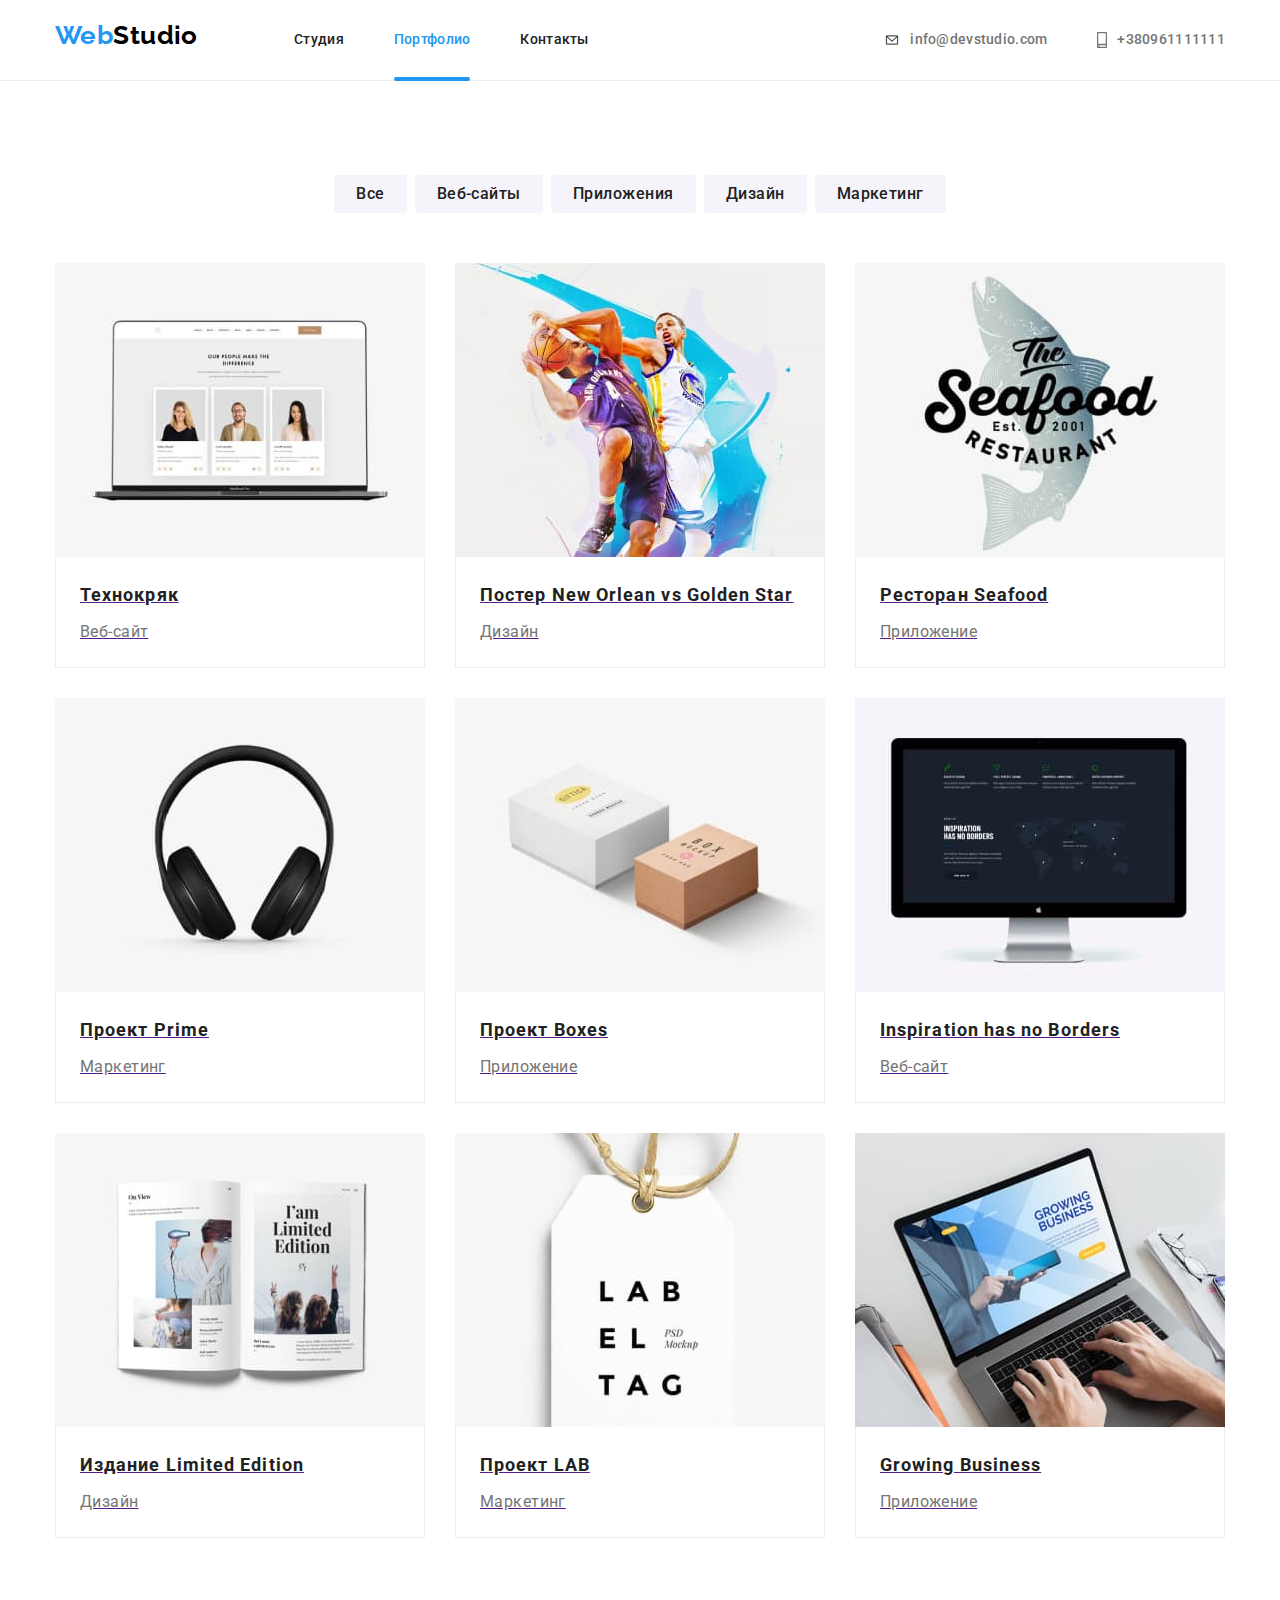
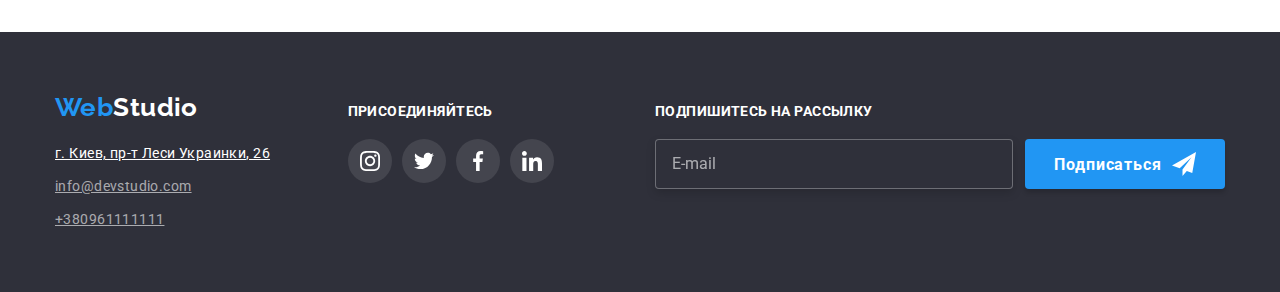
==== portfolio.html @ 74490b92 "доделать header" ====
<!DOCTYPE html>
<html lang="ru">
  <head>
    <meta charset="UTF-8" />
    <meta http-equiv="X-UA-Compatible" content="IE=edge" />
    <meta name="viewport" content="width=device-width, initial-scale=1.0" />
    <title>Portfolio</title>

    <link rel="preconnect" href="https://fonts.gstatic.com" />
    <link
      href="https://fonts.googleapis.com/css2?family=Raleway:wght@700&family=Roboto:wght@400;500;700;900&display=swap"
      rel="stylesheet"
    />
    <link
      rel="stylesheet"
      href="https://cdnjs.cloudflare.com/ajax/libs/modern-normalize/1.0.0/modern-normalize.min.css"
    />
    <link rel="stylesheet" href="./css/styles.css" />
  </head>
  <body>
    <header class="page-header">
      <div class="conteiner">
        <nav class="nav">
          <a class="link logo" href="./index.html"
            ><span class="logo-part-one">Web</span><span class="logo-part-two">Studio</span>
          </a>

          <ul class="menu">
            <li class="menu-item"><a class="link menu-link" href="./index.html">Студия</a></li>
            <li class="menu-item"><a class="link menu-link current" href="./portfolio.html">Портфолио</a></li>
            <li class="menu-item"><a class="link menu-link" href="#contacts">Контакты</a></li>
          </ul>
        </nav>

        <ul class="contacts">
          <li class="item address-item">
            <a class="link address-link" href="mailto:info@devstudio.com"
              ><svg class="icon-mail">
                <use href="./images/icons/icons.svg#icon-envelope"></use>
              </svg>
              info@devstudio.com</a
            >
          </li>
          <li class="item address-item">
            <a class="link address-link" href="tel:+380961111111">
              <svg class="icon-smartphone">
                <use href="./images/icons/icons.svg#icon-smartphone"></use>
              </svg>
              +380961111111
            </a>
          </li>
        </ul>
      </div>
    </header>
    <main>
      <!--Работы-->
      <section class="section">
        <div class="conteiner">
          <!--скрыть-->
          <h1 class="visually-hidden">Примеры работ</h1>

          <div class="filter">
            <ul class="filter__list">
              <li class="filter__item"><button type="button" class="filter__button">Все</button></li>
              <li class="filter__item"><button type="button" class="filter__button">Веб-сайты</button></li>
              <li class="filter__item"><button type="button" class="filter__button">Приложения</button></li>
              <li class="filter__item"><button type="button" class="filter__button">Дизайн</button></li>
              <li class="filter__item"><button type="button" class="filter__button">Маркетинг</button></li>
            </ul>
          </div>
          <ul class="portfolio__list">
            <li class="portfolio__item">
              <a href="" class="portfolio__link">
                <div class="portfolio__thumb">
                  <img src="./images/img1.jpg" alt="Веб-сайт" width="370" height="294" />
                  <div class="potfolio__overlay">
                    <p class="portfolio__overlay--text">
                      Технокряк это современная площадка распространения коронавируса. Компании используют эту платформу
                      для цифрового шпионажа и атак на защищённые сервера конкурентов.
                    </p>
                  </div>
                </div>
                <div class="portfolio__content">
                  <h2 class="portfolio__title">Технокряк</h2>
                  <p class="portfolio__text">Веб-сайт</p>
                </div>
              </a>
            </li>
            <li class="portfolio__item">
              <a href="" class="portfolio__link">
                <div class="portfolio__thumb">
                  <img src="./images/img2.jpg" alt="Дизайн постера" width="370" height="294" />
                  <div class="potfolio__overlay">
                    <p class="portfolio__overlay--text">
                      Технокряк это современная площадка распространения коронавируса. Компании используют эту платформу
                      для цифрового шпионажа и атак на защищённые сервера конкурентов.
                    </p>
                  </div>
                </div>
                <div class="portfolio__content">
                  <h2 class="portfolio__title">Постер New Orlean vs Golden Star</h2>
                  <p class="portfolio__text">Дизайн</p>
                </div>
              </a>
            </li>
            <li class="portfolio__item">
              <a href="" class="portfolio__link">
                <div class="portfolio__thumb">
                  <img src="./images/img3.jpg" alt="Приложение для ресторана" width="370" height="294" />
                  <div class="potfolio__overlay">
                    <p class="portfolio__overlay--text">
                      Технокряк это современная площадка распространения коронавируса. Компании используют эту платформу
                      для цифрового шпионажа и атак на защищённые сервера конкурентов.
                    </p>
                  </div>
                </div>
                <div class="portfolio__content">
                  <h2 class="portfolio__title">Ресторан Seafood</h2>
                  <p class="portfolio__text">Приложение</p>
                </div>
              </a>
            </li>
            <li class="portfolio__item">
              <a href="" class="portfolio__link">
                <div class="portfolio__thumb">
                  <img src="./images/img4.jpg" alt="Разработка маркетингового проекта" width="370" height="294" />
                  <div class="potfolio__overlay">
                    <p class="portfolio__overlay--text">
                      Технокряк это современная площадка распространения коронавируса. Компании используют эту платформу
                      для цифрового шпионажа и атак на защищённые сервера конкурентов.
                    </p>
                  </div>
                </div>
                <div class="portfolio__content">
                  <h2 class="portfolio__title">Проект Prime</h2>
                  <p class="portfolio__text">Маркетинг</p>
                </div>
              </a>
            </li>
            <li class="portfolio__item">
              <a href="" class="portfolio__link">
                <div class="portfolio__thumb">
                  <img src="./images/img5.jpg" alt="Разработка приложения" width="370" height="294" />
                  <div class="potfolio__overlay">
                    <p class="portfolio__overlay--text">
                      Технокряк это современная площадка распространения коронавируса. Компании используют эту платформу
                      для цифрового шпионажа и атак на защищённые сервера конкурентов.
                    </p>
                  </div>
                </div>
                <div class="portfolio__content">
                  <h2 class="portfolio__title">Проект Boxes</h2>
                  <p class="portfolio__text">Приложение</p>
                </div>
              </a>
            </li>
            <li class="portfolio__item">
              <a href="" class="portfolio__link">
                <div class="portfolio__thumb">
                  <img src="./images/img6.jpg" alt="Разработка веб-сайта" width="370" height="294" />
                  <div class="potfolio__overlay">
                    <p class="portfolio__overlay--text">
                      Технокряк это современная площадка распространения коронавируса. Компании используют эту платформу
                      для цифрового шпионажа и атак на защищённые сервера конкурентов.
                    </p>
                  </div>
                </div>
                <div class="portfolio__content">
                  <h2 class="portfolio__title">Inspiration has no Borders</h2>
                  <p class="portfolio__text">Веб-сайт</p>
                </div>
              </a>
            </li>
            <li class="portfolio__item">
              <a href="" class="portfolio__link">
                <div class="portfolio__thumb">
                  <img src="./images/img7.jpg" alt="Дизайн издания" width="370" height="294" />
                  <div class="potfolio__overlay">
                    <p class="portfolio__overlay--text">
                      Технокряк это современная площадка распространения коронавируса. Компании используют эту платформу
                      для цифрового шпионажа и атак на защищённые сервера конкурентов.
                    </p>
                  </div>
                </div>
                <div class="portfolio__content">
                  <h2 class="portfolio__title">Издание Limited Edition</h2>
                  <p class="portfolio__text">Дизайн</p>
                </div>
              </a>
            </li>
            <li class="portfolio__item">
              <a href="" class="portfolio__link">
                <div class="portfolio__thumb">
                  <img src="./images/img8.jpg" alt="Разработка маркетингового проекта LAB" width="370" height="294" />
                  <div class="potfolio__overlay">
                    <p class="portfolio__overlay--text">
                      Технокряк это современная площадка распространения коронавируса. Компании используют эту платформу
                      для цифрового шпионажа и атак на защищённые сервера конкурентов.
                    </p>
                  </div>
                </div>
                <div class="portfolio__content">
                  <h2 class="portfolio__title">Проект LAB</h2>
                  <p class="portfolio__text">Маркетинг</p>
                </div>
              </a>
            </li>
            <li class="portfolio__item">
              <a href="" class="portfolio__link">
                <div class="portfolio__thumb">
                  <img src="./images/img9.jpg" alt="Разработка приложения" width="370" height="294" />
                  <div class="potfolio__overlay">
                    <p class="portfolio__overlay--text">
                      Технокряк это современная площадка распространения коронавируса. Компании используют эту платформу
                      для цифрового шпионажа и атак на защищённые сервера конкурентов.
                    </p>
                  </div>
                </div>
                <div class="portfolio__content">
                  <h2 class="portfolio__title">Growing Business</h2>
                  <p class="portfolio__text">Приложение</p>
                </div>
              </a>
            </li>
          </ul>
        </div>
      </section>
    </main>
    <footer class="footer" id="contacts">
      <div class="conteiner">
        <div class="footer-nav">
          <a class="logo-footer link" href="./index.html" lang="en"
            ><span class="logo-part-one">Web</span><span class="logo-part-t">Studio</span>
          </a>
          <address class="address">
            <ul class="address__list">
              <li class="address__item">
                <a class="address__text" href="https://goo.gl/maps/3yur5tBAN58PeFfx5" rel="noopener noreferrer"
                  >г. Киев, пр-т Леси Украинки, 26
                </a>
              </li>
              <li class="address__item">
                <a class="address__link" href="mailto:info@devstudio.com">info@devstudio.com</a>
              </li>
              <li class="address__item"><a class="address__link" href="tel:+380961111111">+380961111111</a></li>
            </ul>
          </address>
        </div>
        <div class="conect-box">
          <h3 class="features__title conect">Присоединяйтесь</h3>
          <ul class="social-icons c-list">
            <li class="social-icons__item">
              <a
                href="https://www.instagram.com/"
                class="social-icons__link social-icons__link--footer"
                target="_blank"
                rel="noopener noreferrer"
              >
                <svg class="social-icons__svg">
                  <use href="./images/icons/icons.svg#icon-instagram"></use>
                </svg>
              </a>
            </li>
            <li class="social-icons__item">
              <a
                href="https://www.twitter.com/"
                class="social-icons__link social-icons__link--footer"
                target="_blank"
                rel="noopener noreferrer"
              >
                <svg class="social-icons__svg">
                  <use href="./images/icons/icons.svg#icon-twitter"></use>
                </svg>
              </a>
            </li>
            <li class="social-icons__item">
              <a
                href="https://www.facebook.com/ "
                class="social-icons__link social-icons__link--footer"
                target="_blank"
                rel="noopener noreferrer"
              >
                <svg class="social-icons__svg">
                  <use href="./images/icons/icons.svg#icon-facebook"></use>
                </svg>
              </a>
            </li>
            <li class="social-icons__item">
              <a
                href="https://www.linkedin.com/ "
                class="social-icons__link social-icons__link--footer"
                target="_blank"
                rel="noopener noreferrer"
              >
                <svg class="social-icons__svg">
                  <use href="./images/icons/icons.svg#icon-linkedin"></use>
                </svg>
              </a>
            </li>
          </ul>
        </div>
        <div class="subscribe-box">
          <h3 class="features__title conect">Подпишитесь на рассылку</h3>
          <div class="footer-form">
            <div class="footer-form-item">
              <label for="footer-email" class="footer-form-label"></label>
              <input type="email" name="email" placeholder="E-mail" class="footer-form-input" id="footer-email" />
            </div>
            <button type="submit" class="footer-submit-button">
              Подписаться
              <svg class="submit-icon" width="24px" height="24px">
                <use href="./images/icons/icons.svg#icon-send"></use>
              </svg>
            </button>
          </div>
        </div>
      </div>
    </footer>
  </body>
</html>
---- css/styles.css ----
html {
  box-sizing: border-box;
}

*,
*::before,
*::after {
  box-sizing: inherit;
}

.conteiner {
  margin-left: auto;
  margin-right: auto;
  margin-top: 0;
  margin-bottom: 0;
  padding-right: 15px;
  padding-left: 15px;
  width: 1200px;
  /*outline: 2px solid blue;*/
}
:root {
  --primary-text-color: #212121;
  --hero-text-color: #ffffff;
  --accent-color: #2196f3;
  --logo-text-color: #000000;
  --secondary-text-color: #757575;
  --footer-contact-color: #ffffff99;

  --primary-bg-color: #ffffff;
  --secondary-bg-color: #f5f4fa;
  --footer-bg-color: #2f303a;
  --overlay-bg-color: rgba(33, 150, 243, 0.9);

  --primery-font-family: 'Roboto', sans-serif;
  --logo-font-family: 'Raleway', sans-serif;

  --header-border: #ececec;
  --portfolio-border: #eeeeee;

  --icon-color: #afb1b8;

  --backdrop-color: rgba(0, 0, 0, 0.2);

  --duration: 250ms;
  --timing-function: cubic-bezier(0.4, 0, 0.2, 1);
}

body {
  background-color: var(--primary-bg-color);
  color: var(--primary-text-color);
  font-family: var(--primery-font-family);
  font-style: normal;
  font-weight: normal;
  font-size: 14px;
  letter-spacing: 0.03em;
}

h1,
h2,
h3,
p {
  margin-top: 0px;
}

.page-header .conteiner {
  display: flex;
  align-items: center;
  justify-content: flex-start;
}

.nav {
  margin-right: auto;
}

.header.section {
  padding-top: 0px;
}

.page-header {
  border-bottom-width: 1px;
  border-bottom-style: solid;
  border-bottom-color: var(--header-border);
}

/*Logo*/
.logo,
.logo-footer {
  font-family: var(--logo-font-family);
  text-decoration: none;
  font-size: 26px;
  line-height: 1.19;
  font-weight: 700;
}

.logo-part-one {
  color: var(--accent-color);
}

.logo-part-two {
  color: var(--logo-text-color);
}

.logo {
  display: inline-block;
  margin-right: 93px;
}

/*Menu */
ul {
  padding: 0;
  margin: 0;
  list-style: none;
  text-decoration: none;
}

.link {
  text-decoration: none;
}

.menu {
  display: inline-flex;
}

.menu .link {
  display: block;
  padding-top: 32px;
  padding-bottom: 32px;

  color: var(--primary-text-color);
  font-weight: 500;
  line-height: 1.14;
  letter-spacing: 0.02em;

  transition: color var(--duration) var(--timing-function);
}

.menu-item:not(:last-child) {
  /*outline: 1px solid red;*/
  margin-right: 50px;
}

.menu .link:hover,
.menu .link:focus,
.contacts .link:hover,
.contacts .link:focus,
.address__link:hover,
.address__link:focus,
.address__text:hover,
.address__text:focus {
  color: var(--accent-color);
}

.menu .link.current {
  color: var(--accent-color);
}

.menu-link {
  position: relative;
}

.menu-link::after {
  position: absolute;
  content: '';
  width: 100%;
  display: block;
  height: 4px;
  bottom: -1px;
  background-color: var(--accent-color);
  border-radius: 2px;
  opacity: 0;
}

.menu-link:after {
  opacity: 0;
}

.current::after {
  opacity: 1;
}

.menu-link:hover::after,
.menu-link:focus::after {
  opacity: 1;
}

/*Contacts*/
.contacts {
  display: inline-flex;
  font-style: inherit;
}
.contacts > .item {
  margin: 0px;
}

.contacts .item + .item {
  margin-left: 50px;
}
.contacts .link {
  color: var(--secondary-text-color);
  font-weight: 500;
  line-height: 1.14;
  letter-spacing: 0.02em;

  transition: color var(--duration) var(--timing-function);
}

.address-item:not(:last-child) {
  margin: 0px;
}

.address-link {
  display: flex;
  align-items: center;
}

.icon-mail {
  width: 16px;
  height: 12px;
  margin-right: 10px;
  stroke: currentColor;
}

.icon-smartphone {
  width: 10px;
  height: 16px;
  margin-right: 10px;
  stroke: currentColor;
}

/*Main*/
.hero {
  background-color: var(--footer-bg-color);
  max-width: 1600px;
  height: 600px;
  margin-right: auto;
  margin-left: auto;

  background-image: linear-gradient(to top left, rgba(47, 48, 58, 0.4), rgba(47, 48, 58, 0.4)),
    url('../images/hero.jpg');
  background-repeat: no-repeat;
  background-position: center;
  background-size: cover;
}

.hero__content {
  padding-top: 200px;
  padding-bottom: 200px;
  margin-left: auto;
  margin-right: auto;
  text-align: center;
}

.hero__content {
  width: calc((100% / 12) * 7);
}

.hero__title {
  margin-bottom: 30px;
  color: var(--hero-text-color);
  font-weight: 900;
  font-size: 44px;
  line-height: 1.36;
  letter-spacing: 0.06em;
  text-transform: uppercase;
}

/*Button*/
.hero__button {
  margin-right: auto;
  margin-left: auto;
  min-width: 200px;
  min-height: 50px;
  padding: 10px 32px;
  display: flex;
  align-items: center;

  border-radius: 4px;
  border: none;
  font-style: inherit;
  font-weight: 700;
  font-size: 16px;
  line-height: 1.87;
  letter-spacing: 0.06em;
  color: var(--hero-text-color);
  background-color: var(--accent-color);
  box-shadow: 0px 4px 4px rgb(0 0 0 / 15%);
}

.filter__button {
  padding: 6px 22px;
  color: var(--primary-text-color);
  border: 0px;
  background-color: var(--secondary-bg-color);
  cursor: pointer;
  font-family: inherit;
  font-weight: 500;
  font-size: 16px;
  line-height: 1.62;
  text-align: center;
  letter-spacing: 0.03em;
  border-radius: 4px;

  transition: background-color var(--duration) var(--timing-function), color var(--duration) var(--timing-function),
    box-shadow var(--duration) var(--timing-function);
}

.filter__button:hover,
.filter__button:focus {
  color: var(--hero-text-color);
  background-color: var(--accent-color);
  box-shadow: 0px 3px 1px rgba(0, 0, 0, 0.1), 0px 1px 2px rgba(0, 0, 0, 0.08), 0px 2px 2px rgba(0, 0, 0, 0.12);
}

/*Feature*/
.section {
  padding-top: 94px;
  padding-bottom: 94px;
}

.team {
  background-color: var(--secondary-bg-color);
}

.work__title,
.team__title,
.clients__title {
  margin-bottom: 50px;
  text-align: center;
  font-weight: 700;
  font-size: 36px;
  line-height: 1.17;
  letter-spacing: 0.03em;
}

.features__list {
  display: flex;
  flex-wrap: nowrap;
  padding: 0px;
  margin: 0px;
  margin-top: -30px;
  margin-left: -30px;
}

.features__list > .features__item {
  flex-basis: calc((100% - 4 * 30px) / 4);
  margin-top: 30px;
  margin-left: 30px;
}

.features__title {
  margin-top: 0;
  margin-bottom: 10px;
  font-weight: 700;
  font-size: 14px;
  line-height: 1.14;
  text-transform: uppercase;
}

/*features__ icon*/
.features__icon {
  display: flex;
  justify-content: center;
  align-items: center;
  margin-bottom: 30px;
  width: 270px;
  height: 120px;
  border: 1px solid transparent;
  background-color: var(--secondary-bg-color);
  border-radius: 4px;
}

.feature-icon {
  width: 70px;
  height: 70px;
}

/*Occupation*/

.work {
  padding-top: 0px;
}

.work__list {
  display: flex;
  flex-wrap: wrap;

  margin-top: -30px;
  margin-left: -30px;
}

.work__list > .work__item {
  flex-basis: calc((100% - 3 * 30px) / 3);
  text-align: center;
  margin-top: 30px;
  margin-left: 30px;
}

.work__img {
  position: relative;
}

img {
  display: block;
  height: auto;
  max-width: 100%;
}

.work__label {
  display: flex;
  align-items: center;
  justify-content: center;
  position: absolute;

  background-color: rgba(47, 48, 58, 0.8);
  color: var(--hero-text-color);
  width: 100%;
  bottom: 0px;
  height: 70px;
}

.work__text {
  color: var(--hero-text-color);
  margin-bottom: 0;
  font-weight: 700;
}

/*Team*/

.team__list {
  display: flex;
  flex-wrap: wrap;
  margin-top: -30px;
  margin-left: -30px;
}

.team__item {
  flex-basis: calc((100% - 4 * 30px) / 4);
  margin-top: 30px;
  margin-left: 30px;
  box-shadow: 0px 1px 3px rgba(0, 0, 0, 0.12), 0px 1px 1px rgba(0, 0, 0, 0.14), 0px 2px 1px rgba(0, 0, 0, 0.2);
  border-radius: 0px 0px 4px 4px;
}

.team__foto {
  margin-top: 0;
}

.features__item {
  margin-top: 0;
  line-height: 1.71;
}

.team__content {
  padding-top: 30px;
  padding-bottom: 30px;
  text-align: center;
  background-color: var(--hero-text-color);
}

.team__name {
  margin-top: 0;
  margin-bottom: 10px;
  font-weight: 500;
  font-size: 16px;
  line-height: 1.19;
}

.team__position {
  margin-bottom: 0;
  font-size: 16px;
  line-height: 1.19;
}

.features__text,
.team__position,
.portfolio__text {
  color: var(--secondary-text-color);
}

.visually-hidden {
  position: absolute;
  width: 1px;
  height: 1px;
  margin: -1px;
  border: 0;
  padding: 0;
  white-space: nowrap;
  clip-path: inset(100%);
  clip: rect(0 0 0 0);
  overflow: hidden;
}

/*Social*/
.social-icons__item:not(:last-child) {
  margin-right: 10px;
}

.social-icons__link {
  margin-top: 16px;
  display: flex;
  align-items: center;
  justify-content: center;
  width: 44px;
  height: 44px;
  border-radius: 50%;
  background-color: var(--primary-bg-color);
  color: var(--icon-color);

  transition: background-color var(--duration) var(--timing-function), color var(--duration) var(--timing-function);
}

.social-icons__link:hover .social-icons__svg,
.social-icons__link:focus .social-icons__svg {
  fill: var(--hero-text-color);
}

.social-icons__link:hover,
.social-icons__link:focus,
.social-icons__link--footer:hover,
.social-icons__link--footer:focus {
  background-color: var(--accent-color);
}

.social-icons {
  display: inline-flex;
}

.social-icons__svg {
  width: 20px;
  height: 20px;
  fill: currentColor;
}

/* Постоянные клиенты */
.clients__list {
  display: inline-flex;
}

.clients__item:not(:last-child) {
  margin-right: 30px;
}

.clients__link {
  display: flex;
  justify-content: center;
  align-items: center;
  width: 170px;
  height: 92px;
  border: 1px solid var(--icon-color);
  box-sizing: border-box;
  border-radius: 4px;
  color: var(--icon-color);

  transition-property: color border-color;
  transition-duration: var(--duration);
  transition-timing-function: var(--timing-function);
}

.clients__link:hover,
.clients__link:focus {
  border: 1px solid var(--accent-color);
  color: var(--accent-color);
}

.clients__icon {
  width: 106px;
  height: 60px;
  fill: currentColor;
}

/*FOOTER*/
.footer .conteiner {
  display: flex;
  align-items: baseline;
}

.logo-footer.link {
  margin: 0px;
}

.footer {
  background-color: var(--footer-bg-color);
  padding-top: 60px;
  padding-bottom: 60px;
}

.footer-nav {
  width: calc(100% / 12 * 3);
}

.address__text {
  color: var(--hero-text-color);
}

.address {
  margin: 20px 0px 0px;
}

.address__list {
  font-style: normal;
  line-height: 1.71;
}

.address__link {
  color: var(--footer-contact-color);
}
.address__link {
  transition: color var(--duration) var(--timing-function);
}

.address__item {
  margin-top: 9px;
}

.logo-part-t {
  color: var(--hero-text-color);
}

.conect-box {
  width: calc(100% / 12 * 3);
  justify-content: center;
  align-content: center;
}

.features__title.conect {
  color: var(--hero-text-color);
  margin-bottom: 20px;
}

.social-icons.c-list {
  display: flex;
}

.social-icons__link--footer {
  background-color: rgba(255, 255, 255, 0.1);
  color: var(--hero-text-color);
  margin-top: 0px;
}

/*subscribe-box*/

.subscribe-box {
  margin-left: auto;
}

.footer-form {
  display: flex;
}

.footer-form-input {
  width: 358px;
  height: 50px;

  margin-right: 12px;
  padding: 15px 16px;

  border: 1px solid rgba(255, 255, 255, 0.3);
  filter: drop-shadow(0px 4px 4px rgba(0, 0, 0, 0.15));
  border-radius: 4px;

  color: var(--primary-bg-color);
  background-color: var(--footer-bg-color);
}

.footer-form-input::placeholder {
  display: flex;
  align-items: center;

  font-weight: 400;
  font-size: 16px;
  line-height: 1.25;
  color: rgba(255, 255, 255, 0.6);
}

.footer-submit-button {
  position: relative;
  display: flex;
  justify-content: center;
  align-items: center;

  padding-top: 10px;
  padding-bottom: 10px;

  width: 200px;
  height: 50px;

  color: var(--hero-text-color);
  background-color: var(--accent-color);
  border-color: var(--accent-color);

  box-shadow: 0px 4px 4px rgba(0, 0, 0, 0.15);
  border-radius: 4px;
  border: none;

  font-weight: 700;
  font-size: 16px;
  line-height: 1.87;
  letter-spacing: 0.06em;
  cursor: pointer;
  transition: background-color var(--duration) var(--timing-function);
}

.footer-submit-button:hover {
  background-color: var(--accent-color);
}

.submit-icon {
  margin-left: 10px;
  top: 13px;
  bottom: 13px;

  fill: var(--primary-bg-color);
}

/*PORTFOLIO*/
.filter {
  margin-top: 0;
  margin-bottom: 50px;
  text-align: center;
}

.filter__button {
  padding: 6px 22px;
  color: var(--primary-text-color);
  border: 0px;
  background-color: var(--secondary-bg-color);
  cursor: pointer;
  font-family: inherit;
  font-weight: 500;
  font-size: 16px;
  line-height: 1.62;
  text-align: center;
  letter-spacing: 0.03em;
  border-radius: 4px;

  transition: background-color var(--duration) var(--timing-function), color var(--duration) var(--timing-function),
    box-shadow var(--duration) var(--timing-function);
}

.filter__button:hover,
.filter__button:focus {
  color: var(--hero-text-color);
  background-color: var(--accent-color);
  box-shadow: 0px 3px 1px rgba(0, 0, 0, 0.1), 0px 1px 2px rgba(0, 0, 0, 0.08), 0px 2px 2px rgba(0, 0, 0, 0.12);
}

.filter__list {
  display: inline-flex;
  margin-right: auto;
  margin-left: auto;
}

.filter__list .button {
  display: block;
}

.filter__item:not(:last-child) {
  margin-right: 8px;
}
/*
.works-foto {
  display: block;
  max-width: 100%;
  height: auto;
}
*/
.portfolio__item {
  flex-basis: calc((100% - 3 * 30px) / 3);

  margin-left: 30px;
  margin-top: 30px;
}

.portfolio__link {
  display: block;
  transition: box-shadow var(--duration) var(--timing-function);
}

.portfolio__link:hover,
.portfolio__link:focus {
  border: 1px solid var(--portfolio-border);
  box-shadow: 0px 1px 1px rgba(0, 0, 0, 0.12), 0px 4px 4px rgba(0, 0, 0, 0.06), 1px 4px 6px rgba(0, 0, 0, 0.16);
}

.portfolio__list {
  padding: 0px;
  margin: 0px;
  list-style: none;
  display: flex;
  flex-wrap: wrap;

  margin-left: -30px;
  margin-top: -30px;
}

.portfolio__content {
  padding: 20px 0 20px 24px;
  background: var(--primary-bg-color);
  border-right: 1px solid var(--portfolio-border);
  border-bottom: 1px solid var(--portfolio-border);
  border-left: 1px solid var(--portfolio-border);
}

.portfolio__title {
  color: var(--primary-text-color);
  margin-bottom: 4px;
  font-weight: 700;
  font-size: 18px;
  line-height: 2;
  letter-spacing: 0.06em;
}

.portfolio__text {
  margin-bottom: 0;
  font-size: 16px;
  line-height: 1.87;
}

/*Overlay*/
.portfolio__thumb {
  position: relative;
  width: 100%;
  height: 100%;
  margin-left: auto;
  margin-right: auto;
  overflow: hidden;
}

.portfolio__thumb:hover .potfolio__overlay {
  transform: translatey(0);
}

.potfolio__overlay {
  position: absolute;
  top: 0;
  bottom: 0;
  width: 100%;
  height: 100%;
  background-color: var(--overlay-bg-color);

  transform: translatey(100%);
  transition: transform var(--duration) var(--timing-function);
}

.portfolio__overlay--text {
  color: var(--hero-text-color);

  margin: 0;
  padding-top: 63px;
  padding-right: 24px;
  padding-bottom: 63px;
  padding-left: 24px;

  font-size: 18px;
  line-height: 1.56;
}

/*Backdrop*/
.backdrop {
  position: fixed;
  top: 0;
  left: 0;
  width: 100%;
  height: 100%;
  background-color: var(--backdrop-color);
  z-index: 2;
  opacity: 1;
  transition: opacity var(--duration) var(--timing-function);
}

.is-hidden {
  opacity: 0;
  visibility: hidden;
  pointer-events: none;
}

.backdrop.is-hidden .modal {
  transform: translate(-50%, -50%) scale(0.5);
}

.modal {
  position: absolute;
  top: 50%;
  left: 50%;
  transform: translate(-50%, -50%) scale(1);
  width: 100%;
  max-width: 528px;
  min-height: 581px;

  background-color: var(--primary-bg-color);
  box-shadow: 0px 1px 3px rgba(0, 0, 0, 0.12), 0px 1px 1px rgba(0, 0, 0, 0.14), 0px 2px 1px rgba(0, 0, 0, 0.2);
  border-radius: 4px;

  transition: transform var(--duration) var(--timing-function), visibility var(--duration) var(--timing-function);
}

.modal-close-button {
  position: absolute;
  display: inline-block;
  width: 30px;
  height: 30px;
  top: 8px;
  right: 8px;
  display: inline-flex;
  align-items: center;
  border: 1px solid rgba(0, 0, 0, 0.1);
  border-radius: 50%;
  background-color: var(--primary-bg-color);
  transition: color var(--duration) var(--timing-function);
  cursor: pointer;
}

.modal-close-button:hover,
.modal-close-button:focus {
  fill: var(--accent-color);
}
/*
.features__ icon {
  display: flex;
  justify-content: center;
  align-items: center;
  margin-bottom: 30px;
  width: 270px;
  height: 120px;
  border: 1px solid transparent;
  background-color: var(--secondary-bg-color);
  border-radius: 4px;
}
*/
.form-group {
  display: flex;
  flex-direction: column;
  padding-left: 40px;
  padding-right: 40px;
}

.form-title {
  margin-bottom: 12px;
  padding-top: 40px;

  font-weight: 700;
  font-size: 20px;
  line-height: 1.15;
  text-align: center;
  color: var(--primary-text-color);
}

.form-item {
  position: relative;

  display: flex;
  flex-direction: column;

  margin-bottom: 10px;
}

.form-label {
  margin-bottom: 4px;

  font-weight: 400;
  font-size: 12px;
  line-height: 1.17;
  letter-spacing: 0.01em;

  color: var(--secondary-text-color);
  text-align: left;
}

.form-input {
  height: 40px;

  padding-left: 42px;
  padding-right: 12px;

  border: 1px solid rgba(33, 33, 33, 0.2);
  box-sizing: border-box;
  border-radius: 4px;
  transition: border-color var(--duration) var(--timing-function), fill var(--duration) var(--timing-function);
}

.form-input:hover,
.form-input:focus {
  border-color: var(--accent-color);
  cursor: pointer;
  outline: none;
}

.form-input:hover + .icon-form,
.form-input:focus + .icon-form {
  fill: var(--accent-color);
}

.icon-form {
  position: absolute;
  top: 50%;
  left: 12px;
  transition: fill var(--duration) var(--timing-function);
}

.form-input-comment {
  padding: 12px 16px;
  margin-bottom: 20px;
  height: 120px;
  resize: none;
  border: 1px solid rgba(33, 33, 33, 0.2);
  box-sizing: border-box;
  border-radius: 4px;
}

.form-input-comment:hover,
.form-input-comment:focus {
  border-color: var(--accent-color);
  cursor: pointer;
  outline: none;
}

.form-input-comment::placeholder {
  font-family: Roboto;
  font-weight: 400;
  font-size: 12px;
  line-height: 1.17;
  letter-spacing: 0.01em;
  color: rgba(117, 117, 117, 0.5);
}

/*
.field {
  display: flex;
  align-items: center;
  flex-direction: row;
  position: relative;
  justify-content: center;
  margin-bottom: 30px;
}

.checkbox {
  position: absolute;
  width: 1px;
  height: 1px;
  margin: -1px;
  border: 0;
  padding: 0;
  clip: rect(0 0 0 0);
  overflow: hidden;
}

.check {
  display: inline-block;
  width: 16px;
  height: 15px;
  margin-right: 8px;
  border: 2px solid var(--primary-text-color);
  border-radius: 2px;
}

.icon-check {
  position: absolute;
  top: 25%;
  left: 12px;
  opacity: 0;
  fill: var(--primary-bg-color);
  transition: opacity var(--duration) var(--timing-function), scale var(--duration) var(--timing-function);
}

.checkbox:checked + .check {
  border-color: transparent;
  background-color: var(--accent-color);
}

.checkbox:checked ~ .icon-check {
  opacity: 1;
  transform: scale(1.2);
}

.field-text {
  margin-bottom: 0;
  align-items: center;
  font-weight: 400;
  font-size: 14px;
  line-height: 1.71;
  color: var(--secondary-text-color);
}

.license {
  color: var(--accent-color);
}

.button-thumb {
  text-align: center;
}

.submit-button {
  display: inline-block;
  width: 200px;
  height: 50px;

  color: var(--hero-text-color);
  background-color: var(--accent-color);
  border-color: var(--accent-color);
  font-weight: 700;
  font-size: 16px;
  line-height: 1.87;
  letter-spacing: 0.06em;
  cursor: pointer;

  border: none;
  border-radius: 4px;
  box-shadow: 0px 4px 4px rgba(0, 0, 0, 0.15);

  transition: background-color var(--duration) var(--timing-function);
}

.submit-button:hover {
  background-color: var(--accent-color);
}
*/

.checkbox-label {
  display: flex;
  align-items: center;
  font-size: 14px;
  line-height: 1.71;
  color: var(--primery-text-color);
  text-align: center;
}

.conditions {
  color: var(--accent-color);
  margin-left: 5px;
}

.checkbox-input {
  position: absolute;
  appearance: none;
  -webkit-appearance: none;
  -moz-appearance: none;
}

.checkbox-label::before {
  content: '';
  width: 16px;
  height: 16px;
  border: 2px solid rgba(33, 33, 33, 1);
  border-radius: 3px;
  margin-right: 8px;
  display: inline-block;
  transition: background-color var(--duration) var(--timing-function);
}

.checkbox-input:checked + .checkbox-label::before {
  background-color: var(--accent-color);
  border-color: var(--accent-color);
  background-image: url(../images/icons/check.svg);
  background-position: center;
  background-repeat: no-repeat;
  background-size: contain;
  transition: background-color var(--duration) var(--timing-function);
}

.checkbox-input:focus-within ~ .checkbox-label::before {
  border: 1px solid rgba(33, 150, 243, 1);
  outline: none;
  transition: border-color var(--duration) var(--timing-function);
}

.button-thumb {
  text-align: center;
}

.submit-button {
  display: inline-block;
  width: 200px;
  height: 50px;
  padding: 10px 55px;

  margin-top: 30px;
  margin-bottom: 40px;

  color: var(--hero-text-color);
  background-color: var(--accent-color);
  border-color: var(--accent-color);
  font-weight: 700;
  font-size: 16px;
  line-height: 1.87;
  letter-spacing: 0.06em;
  cursor: pointer;

  border: none;
  border-radius: 4px;
  box-shadow: 0px 4px 4px rgba(0, 0, 0, 0.15);
  transition: background-color var(--duration) var(--timing-function);
}

.submit-button:hover {
  background-color: var(--accent-color);
}
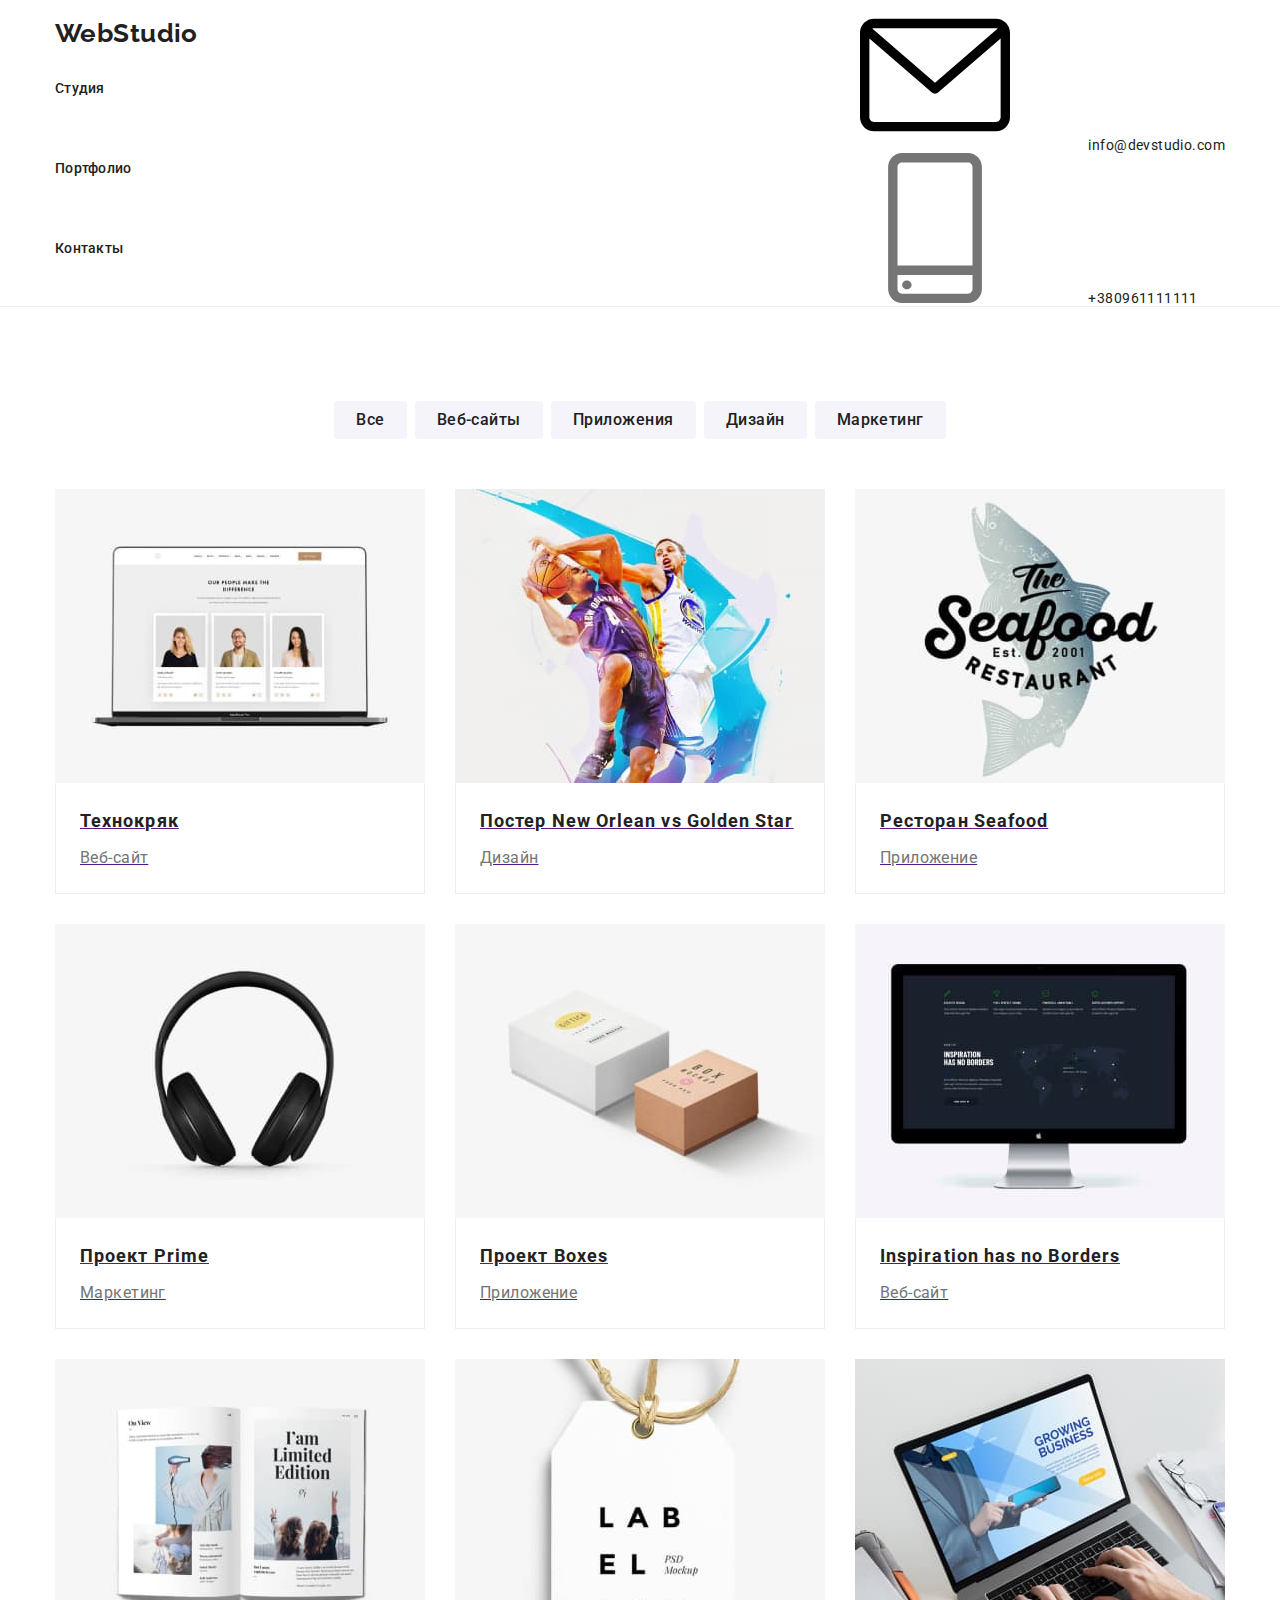
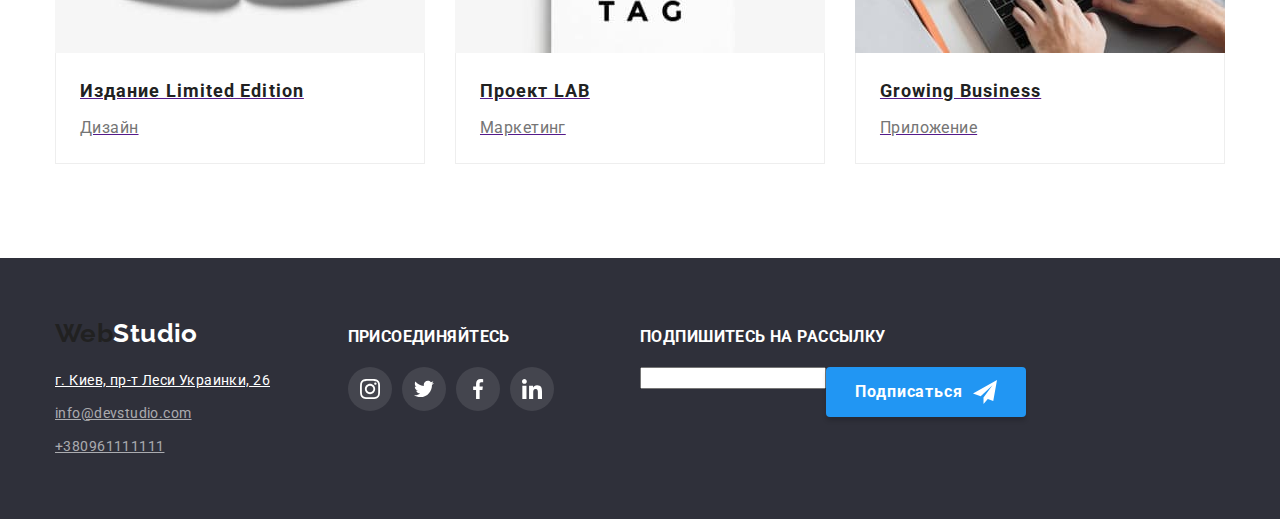
==== commit 4f75b4a1: "доделать футер, заменить в портфолио хэдэр и футер" ====
--- a/portfolio.html
+++ b/portfolio.html
@@ -26,9 +26,9 @@
           </a>
 
           <ul class="menu">
-            <li class="menu-item"><a class="link menu-link" href="./index.html">Студия</a></li>
-            <li class="menu-item"><a class="link menu-link current" href="./portfolio.html">Портфолио</a></li>
-            <li class="menu-item"><a class="link menu-link" href="#contacts">Контакты</a></li>
+            <li class="nav__item"><a class="nav__link" href="./index.html">Студия</a></li>
+            <li class="nav__item"><a class="nav__link current" href="./portfolio.html">Портфолио</a></li>
+            <li class="nav__item"><a class="nav__link" href="#contacts">Контакты</a></li>
           </ul>
         </nav>
 
@@ -246,8 +246,8 @@
             </ul>
           </address>
         </div>
-        <div class="conect-box">
-          <h3 class="features__title conect">Присоединяйтесь</h3>
+        <div class="join">
+          <h3 class="join__title">Присоединяйтесь</h3>
           <ul class="social-icons c-list">
             <li class="social-icons__item">
               <a
@@ -300,7 +300,7 @@
           </ul>
         </div>
         <div class="subscribe-box">
-          <h3 class="features__title conect">Подпишитесь на рассылку</h3>
+          <h3 class="join__title">Подпишитесь на рассылку</h3>
           <div class="footer-form">
             <div class="footer-form-item">
               <label for="footer-email" class="footer-form-label"></label>
--- a/css/styles.css
+++ b/css/styles.css
@@ -92,11 +92,11 @@
   font-weight: 700;
 }
 
-.logo-part-one {
+.logo__part-one {
   color: var(--accent-color);
 }
 
-.logo-part-two {
+.logo__part-two {
   color: var(--logo-text-color);
 }
 
@@ -106,6 +106,13 @@
 }
 
 /*Menu */
+/*.list {
+  list-style: none;
+  padding: 0;
+  margin: 0;
+  text-decoration: none;
+}
+*/
 ul {
   padding: 0;
   margin: 0;
@@ -114,14 +121,15 @@
 }
 
 .link {
+  color: inherit;
   text-decoration: none;
 }
 
-.menu {
+.nav__list {
   display: inline-flex;
 }
 
-.menu .link {
+.nav__link {
   display: block;
   padding-top: 32px;
   padding-bottom: 32px;
@@ -130,19 +138,19 @@
   font-weight: 500;
   line-height: 1.14;
   letter-spacing: 0.02em;
-
+  text-decoration: none;
   transition: color var(--duration) var(--timing-function);
 }
 
-.menu-item:not(:last-child) {
+.nav__item:not(:last-child) {
   /*outline: 1px solid red;*/
   margin-right: 50px;
 }
 
-.menu .link:hover,
-.menu .link:focus,
-.contacts .link:hover,
-.contacts .link:focus,
+.nav__link:hover,
+.nav__link:focus,
+.contacts__link:hover,
+.contacts__link:focus,
 .address__link:hover,
 .address__link:focus,
 .address__text:hover,
@@ -150,15 +158,15 @@
   color: var(--accent-color);
 }
 
-.menu .link.current {
+.nav__link--current {
   color: var(--accent-color);
 }
 
-.menu-link {
+.nav__link {
   position: relative;
 }
 
-.menu-link::after {
+.nav__link::after {
   position: absolute;
   content: '';
   width: 100%;
@@ -170,59 +178,41 @@
   opacity: 0;
 }
 
-.menu-link:after {
-  opacity: 0;
-}
-
-.current::after {
+.nav__link--current::after {
   opacity: 1;
 }
 
-.menu-link:hover::after,
-.menu-link:focus::after {
+.nav__link:hover::after,
+.nav__link:focus::after {
   opacity: 1;
 }
 
 /*Contacts*/
-.contacts {
+.contacts__list {
   display: inline-flex;
   font-style: inherit;
 }
-.contacts > .item {
+
+.contacts__item + .contacts__item {
+  margin-left: 50px;
+}
+
+.contacts__item:not(:last-child) {
   margin: 0px;
 }
-
-.contacts .item + .item {
-  margin-left: 50px;
-}
-.contacts .link {
+.contacts__link {
+  display: flex;
+  align-items: center;
+
   color: var(--secondary-text-color);
   font-weight: 500;
   line-height: 1.14;
   letter-spacing: 0.02em;
-
+  text-decoration: none;
   transition: color var(--duration) var(--timing-function);
 }
 
-.address-item:not(:last-child) {
-  margin: 0px;
-}
-
-.address-link {
-  display: flex;
-  align-items: center;
-}
-
-.icon-mail {
-  width: 16px;
-  height: 12px;
-  margin-right: 10px;
-  stroke: currentColor;
-}
-
-.icon-smartphone {
-  width: 10px;
-  height: 16px;
+.contacts__icon {
   margin-right: 10px;
   stroke: currentColor;
 }
@@ -588,14 +578,12 @@
   width: calc(100% / 12 * 3);
 }
 
-.address__text {
-  color: var(--hero-text-color);
-}
-
 .address {
   margin: 20px 0px 0px;
 }
-
+.address__text {
+  color: var(--hero-text-color);
+}
 .address__list {
   font-style: normal;
   line-height: 1.71;
@@ -616,18 +604,20 @@
   color: var(--hero-text-color);
 }
 
-.conect-box {
+.join {
   width: calc(100% / 12 * 3);
   justify-content: center;
   align-content: center;
 }
 
-.features__title.conect {
+.join__title,
+.subscribe__title {
   color: var(--hero-text-color);
   margin-bottom: 20px;
-}
-
-.social-icons.c-list {
+  text-transform: uppercase;
+}
+
+.social-icons {
   display: flex;
 }
 
@@ -639,7 +629,7 @@
 
 /*subscribe-box*/
 
-.subscribe-box {
+.subscribe {
   margin-left: auto;
 }
 
@@ -647,7 +637,7 @@
   display: flex;
 }
 
-.footer-form-input {
+.footer-form__input {
   width: 358px;
   height: 50px;
 
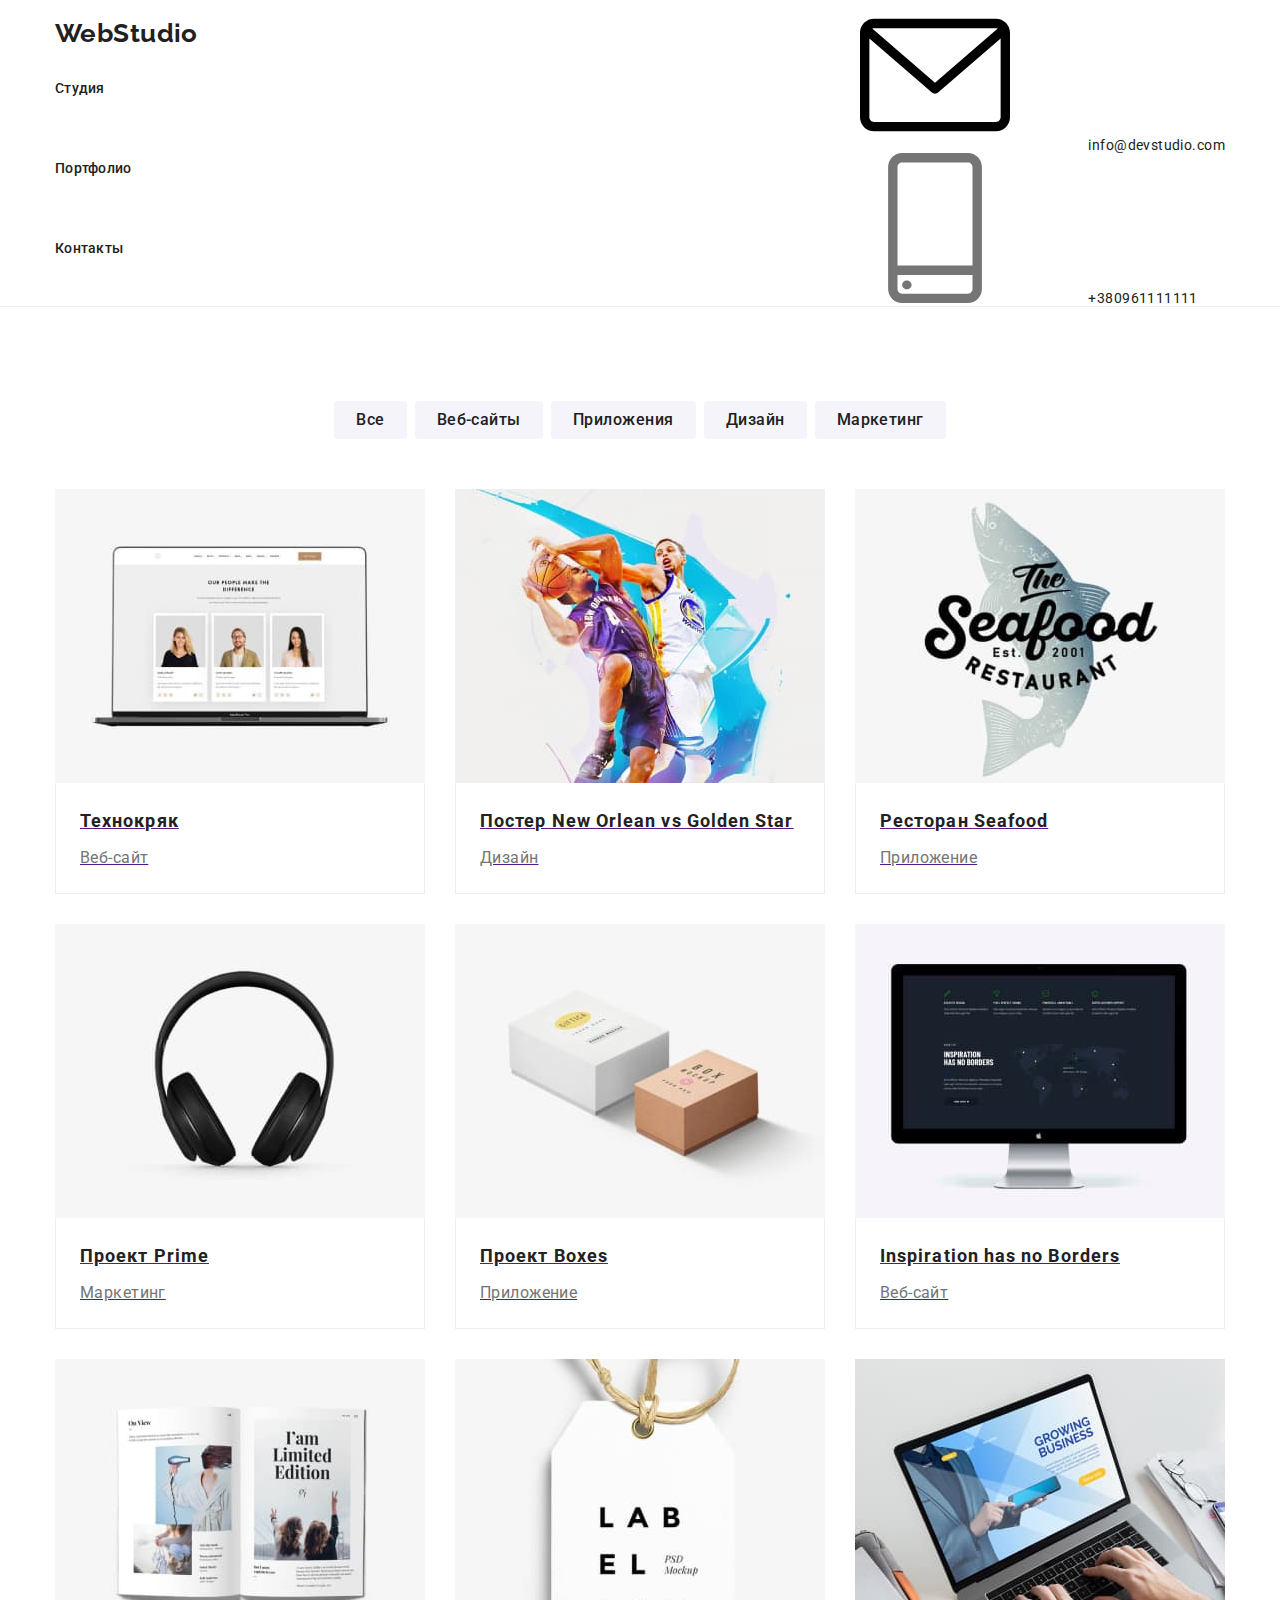
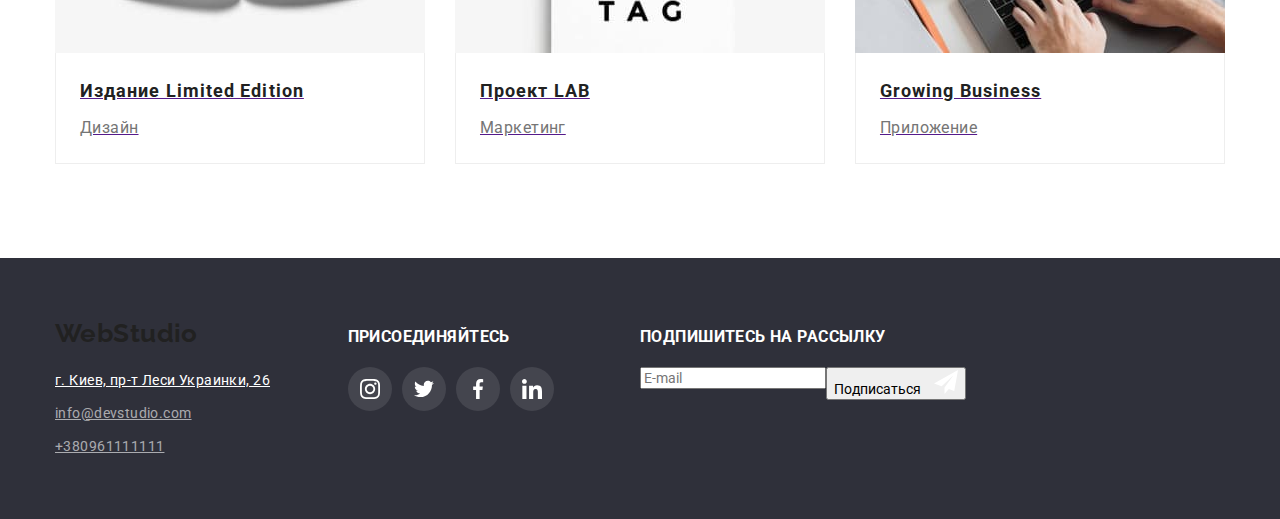
==== commit 9e538d5c: "доделать модальное" ====
--- a/portfolio.html
+++ b/portfolio.html
@@ -303,12 +303,12 @@
           <h3 class="join__title">Подпишитесь на рассылку</h3>
           <div class="footer-form">
             <div class="footer-form-item">
-              <label for="footer-email" class="footer-form-label"></label>
+              <label for="footer-email" class="footer-form__label"></label>
               <input type="email" name="email" placeholder="E-mail" class="footer-form-input" id="footer-email" />
             </div>
-            <button type="submit" class="footer-submit-button">
+            <button type="submit" class="footer-submit__button">
               Подписаться
-              <svg class="submit-icon" width="24px" height="24px">
+              <svg class="footer-form__icon" width="24px" height="24px">
                 <use href="./images/icons/icons.svg#icon-send"></use>
               </svg>
             </button>
--- a/css/styles.css
+++ b/css/styles.css
@@ -92,19 +92,43 @@
   font-weight: 700;
 }
 
-.logo__part-one {
+/*.logo {
+  display: inline-block;
+
+  margin-right: 93px;
+  color: #000000;
+  font-family: var(--title-font);
+  font-style: normal;
+  font-weight: bold;
+  font-size: 26px;
+  line-height: 1.19;
+  letter-spacing: 0.03em;
+}
+.web-logo {
   color: var(--accent-color);
 }
 
-.logo__part-two {
+
+
+.logo__text--white {
   color: var(--logo-text-color);
 }
-
+*/
 .logo {
   display: inline-block;
   margin-right: 93px;
 }
 
+.logo__text {
+  color: var(--accent-color);
+}
+
+.logo__footer {
+  margin: 0px;
+}
+.logo__text--white {
+  color: var(--hero-text-color);
+}
 /*Menu */
 /*.list {
   list-style: none;
@@ -513,6 +537,12 @@
 
 .social-icons {
   display: inline-flex;
+  justify-content: center;
+}
+
+.footer .social-icons {
+  display: inline-flex;
+  justify-content: center;
 }
 
 .social-icons__svg {
@@ -564,10 +594,6 @@
   align-items: baseline;
 }
 
-.logo-footer.link {
-  margin: 0px;
-}
-
 .footer {
   background-color: var(--footer-bg-color);
   padding-top: 60px;
@@ -600,10 +626,6 @@
   margin-top: 9px;
 }
 
-.logo-part-t {
-  color: var(--hero-text-color);
-}
-
 .join {
   width: calc(100% / 12 * 3);
   justify-content: center;
@@ -617,10 +639,6 @@
   text-transform: uppercase;
 }
 
-.social-icons {
-  display: flex;
-}
-
 .social-icons__link--footer {
   background-color: rgba(255, 255, 255, 0.1);
   color: var(--hero-text-color);
@@ -628,7 +646,6 @@
 }
 
 /*subscribe-box*/
-
 .subscribe {
   margin-left: auto;
 }
@@ -652,7 +669,7 @@
   background-color: var(--footer-bg-color);
 }
 
-.footer-form-input::placeholder {
+.footer-form__input::placeholder {
   display: flex;
   align-items: center;
 
@@ -662,7 +679,7 @@
   color: rgba(255, 255, 255, 0.6);
 }
 
-.footer-submit-button {
+.footer-form__button {
   position: relative;
   display: flex;
   justify-content: center;
@@ -690,11 +707,11 @@
   transition: background-color var(--duration) var(--timing-function);
 }
 
-.footer-submit-button:hover {
-  background-color: var(--accent-color);
-}
-
-.submit-icon {
+.footer-form__button:hover {
+  background-color: var(--accent-color);
+}
+
+.footer-form__icon {
   margin-left: 10px;
   top: 13px;
   bottom: 13px;
@@ -747,13 +764,7 @@
 .filter__item:not(:last-child) {
   margin-right: 8px;
 }
-/*
-.works-foto {
-  display: block;
-  max-width: 100%;
-  height: auto;
-}
-*/
+
 .portfolio__item {
   flex-basis: calc((100% - 3 * 30px) / 3);
 
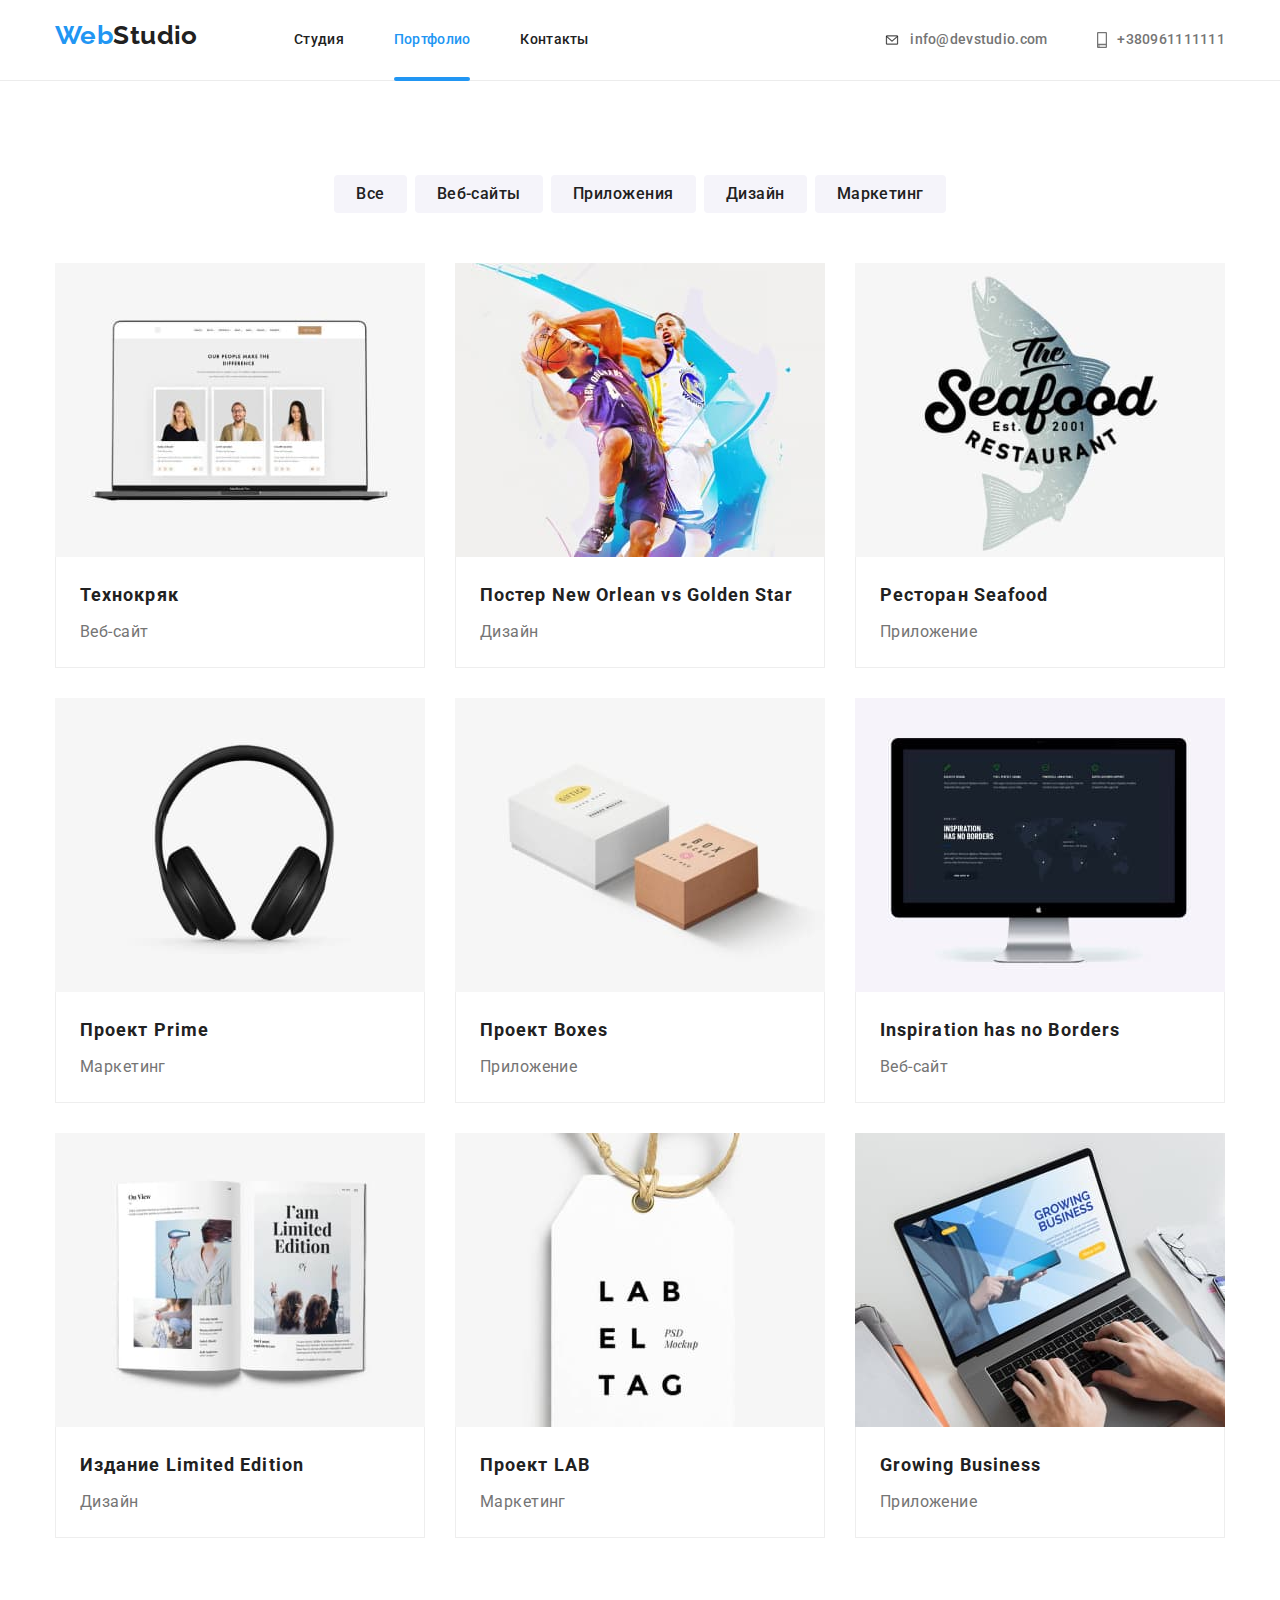
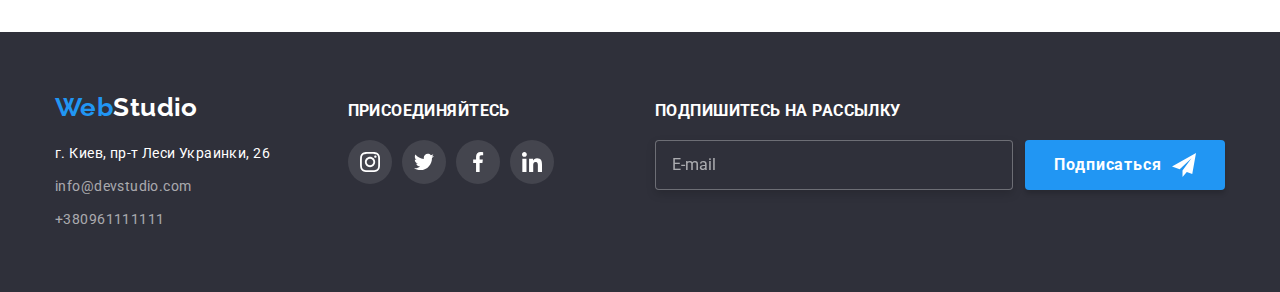
==== commit be538056: "БЭМ закончила" ====
--- a/portfolio.html
+++ b/portfolio.html
@@ -21,29 +21,27 @@
     <header class="page-header">
       <div class="conteiner">
         <nav class="nav">
-          <a class="link logo" href="./index.html"
-            ><span class="logo-part-one">Web</span><span class="logo-part-two">Studio</span>
-          </a>
+          <a class="logo link" href="./index.html"><span class="logo__text">Web</span>Studio </a>
 
-          <ul class="menu">
+          <ul class="nav__list">
             <li class="nav__item"><a class="nav__link" href="./index.html">Студия</a></li>
-            <li class="nav__item"><a class="nav__link current" href="./portfolio.html">Портфолио</a></li>
+            <li class="nav__item"><a class="nav__link nav__link--current" href="#portfolio">Портфолио</a></li>
             <li class="nav__item"><a class="nav__link" href="#contacts">Контакты</a></li>
           </ul>
         </nav>
 
-        <ul class="contacts">
-          <li class="item address-item">
-            <a class="link address-link" href="mailto:info@devstudio.com"
-              ><svg class="icon-mail">
+        <ul class="contacts__list">
+          <li class="contacts__item">
+            <a class="contacts__link" href="mailto:info@devstudio.com"
+              ><svg class="contacts__icon" width="16" height="12">
                 <use href="./images/icons/icons.svg#icon-envelope"></use>
               </svg>
               info@devstudio.com</a
             >
           </li>
-          <li class="item address-item">
-            <a class="link address-link" href="tel:+380961111111">
-              <svg class="icon-smartphone">
+          <li class="contacts__item">
+            <a class="contacts__link" href="tel:+380961111111">
+              <svg class="contacts__icon" width="10" height="16">
                 <use href="./images/icons/icons.svg#icon-smartphone"></use>
               </svg>
               +380961111111
@@ -53,13 +51,10 @@
       </div>
     </header>
     <main>
-      <!--Работы-->
       <section class="section">
         <div class="conteiner">
-          <!--скрыть-->
           <h1 class="visually-hidden">Примеры работ</h1>
-
-          <div class="filter">
+          <div class="filter" id="portfolio">
             <ul class="filter__list">
               <li class="filter__item"><button type="button" class="filter__button">Все</button></li>
               <li class="filter__item"><button type="button" class="filter__button">Веб-сайты</button></li>
@@ -226,11 +221,12 @@
         </div>
       </section>
     </main>
+
     <footer class="footer" id="contacts">
       <div class="conteiner">
         <div class="footer-nav">
-          <a class="logo-footer link" href="./index.html" lang="en"
-            ><span class="logo-part-one">Web</span><span class="logo-part-t">Studio</span>
+          <a class="logo logo__footer link" href="./index.html" lang="en">
+            <span class="logo__text">Web</span><span class="logo__text--white">Studio</span>
           </a>
           <address class="address">
             <ul class="address__list">
@@ -248,7 +244,7 @@
         </div>
         <div class="join">
           <h3 class="join__title">Присоединяйтесь</h3>
-          <ul class="social-icons c-list">
+          <ul class="social-icons">
             <li class="social-icons__item">
               <a
                 href="https://www.instagram.com/"
@@ -299,20 +295,18 @@
             </li>
           </ul>
         </div>
-        <div class="subscribe-box">
-          <h3 class="join__title">Подпишитесь на рассылку</h3>
-          <div class="footer-form">
-            <div class="footer-form-item">
-              <label for="footer-email" class="footer-form__label"></label>
-              <input type="email" name="email" placeholder="E-mail" class="footer-form-input" id="footer-email" />
-            </div>
-            <button type="submit" class="footer-submit__button">
+        <div class="subscribe">
+          <h3 class="subscribe__title">Подпишитесь на рассылку</h3>
+          <form class="footer-form">
+            <label for="footer-email" class="footer-form__label"></label>
+            <input type="email" name="email" placeholder="E-mail" class="footer-form__input" id="footer-email" />
+            <button type="submit" class="footer-form__button">
               Подписаться
               <svg class="footer-form__icon" width="24px" height="24px">
                 <use href="./images/icons/icons.svg#icon-send"></use>
               </svg>
             </button>
-          </div>
+          </form>
         </div>
       </div>
     </footer>
--- a/css/styles.css
+++ b/css/styles.css
@@ -62,6 +62,24 @@
   margin-top: 0px;
 }
 
+img {
+  display: block;
+  height: auto;
+  max-width: 100%;
+}
+
+ul {
+  padding: 0;
+  margin: 0;
+  list-style: none;
+  text-decoration: none;
+}
+
+.link {
+  color: inherit;
+  text-decoration: none;
+}
+
 .page-header .conteiner {
   display: flex;
   align-items: center;
@@ -92,40 +110,19 @@
   font-weight: 700;
 }
 
-/*.logo {
-  display: inline-block;
-
-  margin-right: 93px;
-  color: #000000;
-  font-family: var(--title-font);
-  font-style: normal;
-  font-weight: bold;
-  font-size: 26px;
-  line-height: 1.19;
-  letter-spacing: 0.03em;
-}
-.web-logo {
-  color: var(--accent-color);
-}
-
-
-
-.logo__text--white {
-  color: var(--logo-text-color);
-}
-*/
 .logo {
   display: inline-block;
   margin-right: 93px;
 }
 
+.logo__footer {
+  margin: 0px;
+}
+
 .logo__text {
   color: var(--accent-color);
 }
 
-.logo__footer {
-  margin: 0px;
-}
 .logo__text--white {
   color: var(--hero-text-color);
 }
@@ -137,17 +134,6 @@
   text-decoration: none;
 }
 */
-ul {
-  padding: 0;
-  margin: 0;
-  list-style: none;
-  text-decoration: none;
-}
-
-.link {
-  color: inherit;
-  text-decoration: none;
-}
 
 .nav__list {
   display: inline-flex;
@@ -167,7 +153,6 @@
 }
 
 .nav__item:not(:last-child) {
-  /*outline: 1px solid red;*/
   margin-right: 50px;
 }
 
@@ -413,12 +398,6 @@
   position: relative;
 }
 
-img {
-  display: block;
-  height: auto;
-  max-width: 100%;
-}
-
 .work__label {
   display: flex;
   align-items: center;
@@ -607,25 +586,28 @@
 .address {
   margin: 20px 0px 0px;
 }
-.address__text {
-  color: var(--hero-text-color);
-}
+
+.address__item {
+  margin-top: 9px;
+}
+
 .address__list {
   font-style: normal;
   line-height: 1.71;
 }
 
+.address__text {
+  text-decoration: none;
+  color: var(--hero-text-color);
+}
+
 .address__link {
+  text-decoration: none;
   color: var(--footer-contact-color);
-}
-.address__link {
   transition: color var(--duration) var(--timing-function);
 }
 
-.address__item {
-  margin-top: 9px;
-}
-
+/*join */
 .join {
   width: calc(100% / 12 * 3);
   justify-content: center;
@@ -715,7 +697,6 @@
   margin-left: 10px;
   top: 13px;
   bottom: 13px;
-
   fill: var(--primary-bg-color);
 }
 
@@ -767,7 +748,6 @@
 
 .portfolio__item {
   flex-basis: calc((100% - 3 * 30px) / 3);
-
   margin-left: 30px;
   margin-top: 30px;
 }
@@ -775,6 +755,7 @@
 .portfolio__link {
   display: block;
   transition: box-shadow var(--duration) var(--timing-function);
+  text-decoration: none;
 }
 
 .portfolio__link:hover,
@@ -800,6 +781,7 @@
   border-right: 1px solid var(--portfolio-border);
   border-bottom: 1px solid var(--portfolio-border);
   border-left: 1px solid var(--portfolio-border);
+  text-decoration: none;
 }
 
 .portfolio__title {
@@ -895,7 +877,7 @@
   transition: transform var(--duration) var(--timing-function), visibility var(--duration) var(--timing-function);
 }
 
-.modal-close-button {
+.modal__button {
   position: absolute;
   display: inline-block;
   width: 30px;
@@ -911,31 +893,19 @@
   cursor: pointer;
 }
 
-.modal-close-button:hover,
-.modal-close-button:focus {
+.modal__button:hover,
+.modal__button:focus {
   fill: var(--accent-color);
 }
-/*
-.features__ icon {
-  display: flex;
-  justify-content: center;
-  align-items: center;
-  margin-bottom: 30px;
-  width: 270px;
-  height: 120px;
-  border: 1px solid transparent;
-  background-color: var(--secondary-bg-color);
-  border-radius: 4px;
-}
-*/
-.form-group {
+
+.form__group {
   display: flex;
   flex-direction: column;
   padding-left: 40px;
   padding-right: 40px;
 }
 
-.form-title {
+.form__title {
   margin-bottom: 12px;
   padding-top: 40px;
 
@@ -946,7 +916,7 @@
   color: var(--primary-text-color);
 }
 
-.form-item {
+.form__item {
   position: relative;
 
   display: flex;
@@ -955,7 +925,7 @@
   margin-bottom: 10px;
 }
 
-.form-label {
+.form__label {
   margin-bottom: 4px;
 
   font-weight: 400;
@@ -967,7 +937,7 @@
   text-align: left;
 }
 
-.form-input {
+.form__input {
   height: 40px;
 
   padding-left: 42px;
@@ -979,26 +949,26 @@
   transition: border-color var(--duration) var(--timing-function), fill var(--duration) var(--timing-function);
 }
 
-.form-input:hover,
-.form-input:focus {
+.form__input:hover,
+.form__input:focus {
   border-color: var(--accent-color);
   cursor: pointer;
   outline: none;
 }
 
-.form-input:hover + .icon-form,
-.form-input:focus + .icon-form {
+.form__input:hover + .modal__icon,
+.form__input:focus + .modal__icon {
   fill: var(--accent-color);
 }
 
-.icon-form {
+.modal__icon {
   position: absolute;
   top: 50%;
   left: 12px;
   transition: fill var(--duration) var(--timing-function);
 }
 
-.form-input-comment {
+.form__input--comment {
   padding: 12px 16px;
   margin-bottom: 20px;
   height: 120px;
@@ -1008,14 +978,14 @@
   border-radius: 4px;
 }
 
-.form-input-comment:hover,
-.form-input-comment:focus {
+.form__input--comment:hover,
+.form__input--comment:focus {
   border-color: var(--accent-color);
   cursor: pointer;
   outline: none;
 }
 
-.form-input-comment::placeholder {
+.form__input--comment::placeholder {
   font-family: Roboto;
   font-weight: 400;
   font-size: 12px;
@@ -1024,99 +994,7 @@
   color: rgba(117, 117, 117, 0.5);
 }
 
-/*
-.field {
-  display: flex;
-  align-items: center;
-  flex-direction: row;
-  position: relative;
-  justify-content: center;
-  margin-bottom: 30px;
-}
-
-.checkbox {
-  position: absolute;
-  width: 1px;
-  height: 1px;
-  margin: -1px;
-  border: 0;
-  padding: 0;
-  clip: rect(0 0 0 0);
-  overflow: hidden;
-}
-
-.check {
-  display: inline-block;
-  width: 16px;
-  height: 15px;
-  margin-right: 8px;
-  border: 2px solid var(--primary-text-color);
-  border-radius: 2px;
-}
-
-.icon-check {
-  position: absolute;
-  top: 25%;
-  left: 12px;
-  opacity: 0;
-  fill: var(--primary-bg-color);
-  transition: opacity var(--duration) var(--timing-function), scale var(--duration) var(--timing-function);
-}
-
-.checkbox:checked + .check {
-  border-color: transparent;
-  background-color: var(--accent-color);
-}
-
-.checkbox:checked ~ .icon-check {
-  opacity: 1;
-  transform: scale(1.2);
-}
-
-.field-text {
-  margin-bottom: 0;
-  align-items: center;
-  font-weight: 400;
-  font-size: 14px;
-  line-height: 1.71;
-  color: var(--secondary-text-color);
-}
-
-.license {
-  color: var(--accent-color);
-}
-
-.button-thumb {
-  text-align: center;
-}
-
-.submit-button {
-  display: inline-block;
-  width: 200px;
-  height: 50px;
-
-  color: var(--hero-text-color);
-  background-color: var(--accent-color);
-  border-color: var(--accent-color);
-  font-weight: 700;
-  font-size: 16px;
-  line-height: 1.87;
-  letter-spacing: 0.06em;
-  cursor: pointer;
-
-  border: none;
-  border-radius: 4px;
-  box-shadow: 0px 4px 4px rgba(0, 0, 0, 0.15);
-
-  transition: background-color var(--duration) var(--timing-function);
-}
-
-.submit-button:hover {
-  background-color: var(--accent-color);
-}
-*/
-
-.checkbox-label {
+.form-checkbox__label {
   display: flex;
   align-items: center;
   font-size: 14px;
@@ -1130,14 +1008,14 @@
   margin-left: 5px;
 }
 
-.checkbox-input {
+.form-checkbox__input {
   position: absolute;
   appearance: none;
   -webkit-appearance: none;
   -moz-appearance: none;
 }
 
-.checkbox-label::before {
+.form-checkbox__label::before {
   content: '';
   width: 16px;
   height: 16px;
@@ -1148,7 +1026,7 @@
   transition: background-color var(--duration) var(--timing-function);
 }
 
-.checkbox-input:checked + .checkbox-label::before {
+.form-checkbox__input:checked + .form-checkbox__label::before {
   background-color: var(--accent-color);
   border-color: var(--accent-color);
   background-image: url(../images/icons/check.svg);
@@ -1158,17 +1036,17 @@
   transition: background-color var(--duration) var(--timing-function);
 }
 
-.checkbox-input:focus-within ~ .checkbox-label::before {
+.form-checkbox__input:focus-within ~ .form-checkbox__label::before {
   border: 1px solid rgba(33, 150, 243, 1);
   outline: none;
   transition: border-color var(--duration) var(--timing-function);
 }
 
-.button-thumb {
+.form__button-thumb {
   text-align: center;
 }
 
-.submit-button {
+.form__btn-submit {
   display: inline-block;
   width: 200px;
   height: 50px;
@@ -1192,6 +1070,6 @@
   transition: background-color var(--duration) var(--timing-function);
 }
 
-.submit-button:hover {
+.form__btn-submit:hover {
   background-color: var(--accent-color);
 }
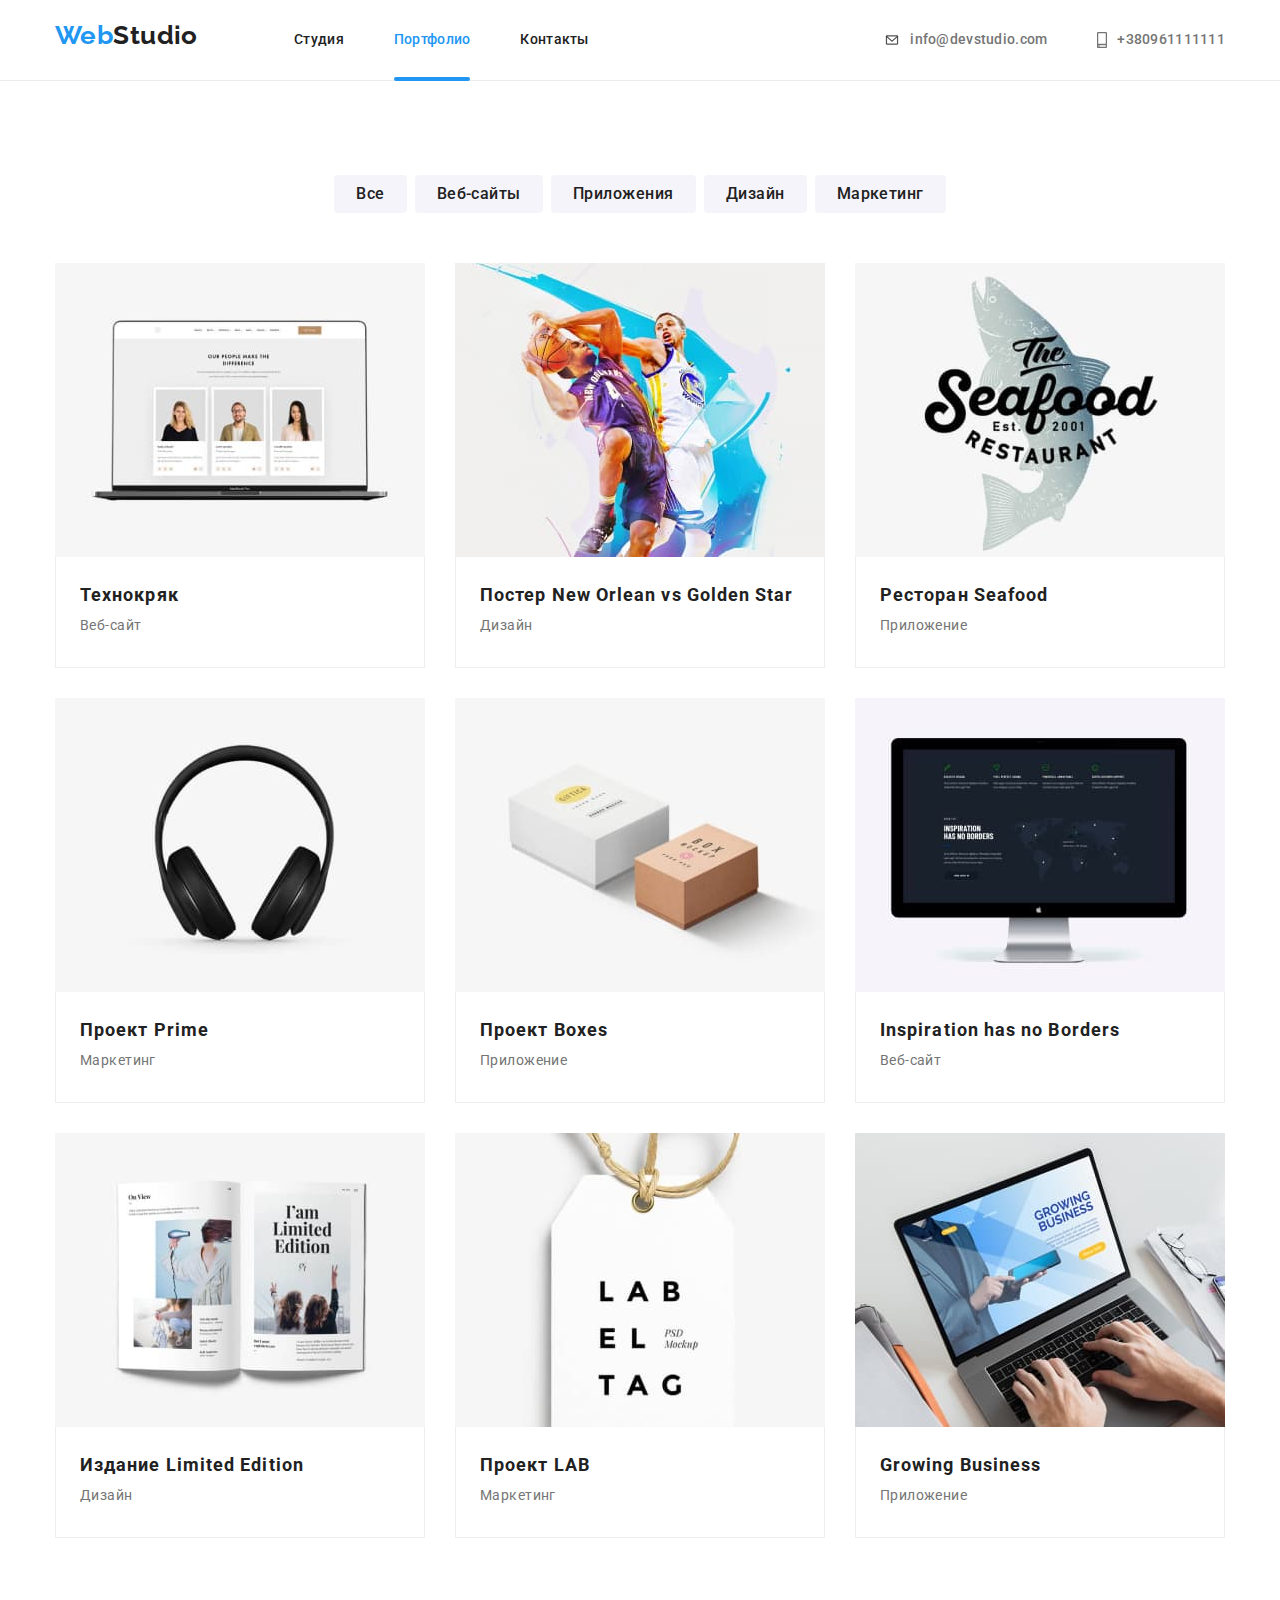
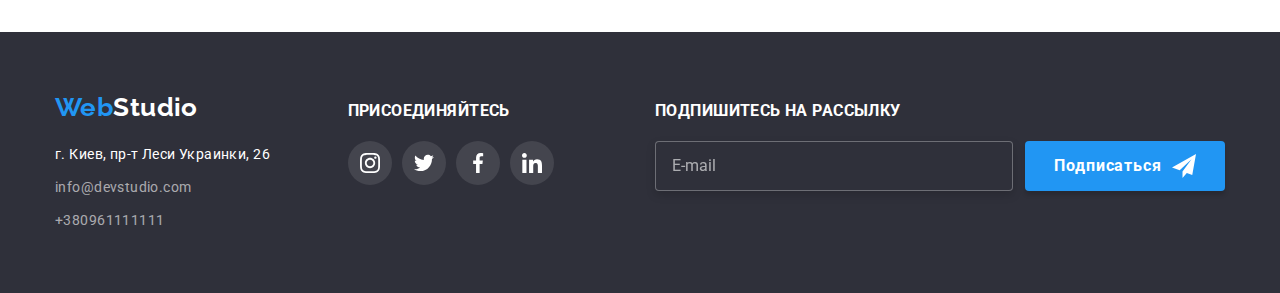
==== commit 8657aa40: "the end" ====
--- a/portfolio.html
+++ b/portfolio.html
@@ -15,7 +15,7 @@
       rel="stylesheet"
       href="https://cdnjs.cloudflare.com/ajax/libs/modern-normalize/1.0.0/modern-normalize.min.css"
     />
-    <link rel="stylesheet" href="./css/styles.css" />
+    <link rel="stylesheet" href="./css/main.css" />
   </head>
   <body>
     <header class="page-header">
@@ -77,7 +77,7 @@
                 </div>
                 <div class="portfolio__content">
                   <h2 class="portfolio__title">Технокряк</h2>
-                  <p class="portfolio__text">Веб-сайт</p>
+                  <p class="portfolio__text--cl">Веб-сайт</p>
                 </div>
               </a>
             </li>
@@ -94,7 +94,7 @@
                 </div>
                 <div class="portfolio__content">
                   <h2 class="portfolio__title">Постер New Orlean vs Golden Star</h2>
-                  <p class="portfolio__text">Дизайн</p>
+                  <p class="portfolio__text--cl">Дизайн</p>
                 </div>
               </a>
             </li>
@@ -111,7 +111,7 @@
                 </div>
                 <div class="portfolio__content">
                   <h2 class="portfolio__title">Ресторан Seafood</h2>
-                  <p class="portfolio__text">Приложение</p>
+                  <p class="portfolio__text--cl">Приложение</p>
                 </div>
               </a>
             </li>
@@ -128,7 +128,7 @@
                 </div>
                 <div class="portfolio__content">
                   <h2 class="portfolio__title">Проект Prime</h2>
-                  <p class="portfolio__text">Маркетинг</p>
+                  <p class="portfolio__text--cl">Маркетинг</p>
                 </div>
               </a>
             </li>
@@ -145,7 +145,7 @@
                 </div>
                 <div class="portfolio__content">
                   <h2 class="portfolio__title">Проект Boxes</h2>
-                  <p class="portfolio__text">Приложение</p>
+                  <p class="portfolio__text--cl">Приложение</p>
                 </div>
               </a>
             </li>
@@ -162,7 +162,7 @@
                 </div>
                 <div class="portfolio__content">
                   <h2 class="portfolio__title">Inspiration has no Borders</h2>
-                  <p class="portfolio__text">Веб-сайт</p>
+                  <p class="portfolio__text--cl">Веб-сайт</p>
                 </div>
               </a>
             </li>
@@ -179,7 +179,7 @@
                 </div>
                 <div class="portfolio__content">
                   <h2 class="portfolio__title">Издание Limited Edition</h2>
-                  <p class="portfolio__text">Дизайн</p>
+                  <p class="portfolio__text--cl">Дизайн</p>
                 </div>
               </a>
             </li>
@@ -196,7 +196,7 @@
                 </div>
                 <div class="portfolio__content">
                   <h2 class="portfolio__title">Проект LAB</h2>
-                  <p class="portfolio__text">Маркетинг</p>
+                  <p class="portfolio__text--cl">Маркетинг</p>
                 </div>
               </a>
             </li>
@@ -213,7 +213,7 @@
                 </div>
                 <div class="portfolio__content">
                   <h2 class="portfolio__title">Growing Business</h2>
-                  <p class="portfolio__text">Приложение</p>
+                  <p class="portfolio__text--cl">Приложение</p>
                 </div>
               </a>
             </li>
@@ -243,7 +243,7 @@
           </address>
         </div>
         <div class="join">
-          <h3 class="join__title">Присоединяйтесь</h3>
+          <h3 class="join__title--pro">Присоединяйтесь</h3>
           <ul class="social-icons">
             <li class="social-icons__item">
               <a
@@ -296,7 +296,7 @@
           </ul>
         </div>
         <div class="subscribe">
-          <h3 class="subscribe__title">Подпишитесь на рассылку</h3>
+          <h3 class="subscribe__title--pro">Подпишитесь на рассылку</h3>
           <form class="footer-form">
             <label for="footer-email" class="footer-form__label"></label>
             <input type="email" name="email" placeholder="E-mail" class="footer-form__input" id="footer-email" />
--- a/css/main.css
+++ b/css/main.css
@@ -0,0 +1,989 @@
+@charset "UTF-8";
+:root {
+  --primary-text-color: #212121;
+  --hero-text-color: #ffffff;
+  --accent-color: #2196f3;
+  --logo-text-color: #000000;
+  --secondary-text-color: #757575;
+  --footer-contact-color: #ffffff99;
+  --primary-bg-color: #ffffff;
+  --secondary-bg-color: #f5f4fa;
+  --footer-bg-color: #2f303a;
+  --overlay-bg-color: rgba(33, 150, 243, 0.9);
+  --primery-font-family: 'Roboto', sans-serif;
+  --logo-font-family: 'Raleway', sans-serif;
+  --header-border: #ececec;
+  --portfolio-border: #eeeeee;
+  --icon-color: #afb1b8;
+  --backdrop-color: rgba(0, 0, 0, 0.2);
+  --duration: 250ms;
+  --timing-function: cubic-bezier(0.4, 0, 0.2, 1);
+}
+
+html {
+  box-sizing: border-box;
+}
+
+*,
+*::before,
+*::after {
+  box-sizing: inherit;
+}
+
+body {
+  background-color: var(--primary-bg-color);
+  color: var(--primary-text-color);
+  font-family: var(--primery-font-family);
+  font-style: normal;
+  font-weight: normal;
+  font-size: 14px;
+  letter-spacing: 0.03em;
+}
+
+h1,
+h2,
+h3,
+p {
+  margin-top: 0px;
+}
+
+img {
+  display: block;
+  height: auto;
+  max-width: 100%;
+}
+
+ul {
+  padding: 0;
+  margin: 0;
+  list-style: none;
+  text-decoration: none;
+}
+
+.link {
+  color: inherit;
+  text-decoration: none;
+}
+
+.list {
+  list-style: none;
+  padding: 0;
+  margin: 0;
+}
+
+.nav {
+  margin-right: auto;
+}
+
+.visually-hidden {
+  position: absolute;
+  width: 1px;
+  height: 1px;
+  margin: -1px;
+  border: 0;
+  padding: 0;
+  white-space: nowrap;
+  clip-path: inset(100%);
+  clip: rect(0 0 0 0);
+  overflow: hidden;
+}
+
+.conteiner {
+  margin-left: auto;
+  margin-right: auto;
+  margin-top: 0;
+  margin-bottom: 0;
+  padding-right: 15px;
+  padding-left: 15px;
+  width: 1200px;
+}
+
+.page-header {
+  padding-top: 0px;
+  border-bottom-width: 1px;
+  border-bottom-style: solid;
+  border-bottom-color: var(--header-border);
+}
+
+.page-header .conteiner {
+  display: flex;
+  align-items: center;
+  justify-content: flex-start;
+}
+
+.logo,
+.logo-footer {
+  font-family: var(--logo-font-family);
+  text-decoration: none;
+  font-size: 26px;
+  line-height: 1.19;
+  font-weight: 700;
+}
+
+.logo {
+  display: inline-block;
+  margin-right: 93px;
+}
+
+.logo__footer {
+  margin: 0px;
+}
+
+.logo__text {
+  color: var(--accent-color);
+}
+
+.logo__text--white {
+  color: var(--hero-text-color);
+}
+
+.nav__list {
+  display: inline-flex;
+}
+
+.nav__link {
+  display: block;
+  padding-top: 32px;
+  padding-bottom: 32px;
+  color: var(--primary-text-color);
+  font-weight: 500;
+  line-height: 1.14;
+  letter-spacing: 0.02em;
+  text-decoration: none;
+  transition: color var(--duration) var(--timing-function);
+}
+
+.nav__item:not(:last-child) {
+  margin-right: 50px;
+}
+
+.nav__link:hover,
+.nav__link:focus {
+  color: var(--accent-color);
+}
+
+.nav__link--current {
+  color: var(--accent-color);
+}
+
+.nav__link {
+  position: relative;
+}
+
+.nav__link::after {
+  position: absolute;
+  content: '';
+  width: 100%;
+  display: block;
+  height: 4px;
+  bottom: -1px;
+  background-color: var(--accent-color);
+  border-radius: 2px;
+  opacity: 0;
+}
+
+.nav__link--current::after {
+  opacity: 1;
+}
+
+.nav__link:hover::after,
+.nav__link:focus::after {
+  opacity: 1;
+}
+
+.contacts__list {
+  display: inline-flex;
+  font-style: inherit;
+}
+
+.contacts__item + .contacts__item {
+  margin-left: 50px;
+}
+
+.contacts__item:not(:last-child) {
+  margin: 0px;
+}
+
+.contacts__link {
+  display: flex;
+  align-items: center;
+  color: var(--secondary-text-color);
+  font-weight: 500;
+  line-height: 1.14;
+  letter-spacing: 0.02em;
+  text-decoration: none;
+  transition: color var(--duration) var(--timing-function);
+}
+
+.contacts__icon {
+  margin-right: 10px;
+  stroke: currentColor;
+}
+
+.contacts__link:hover,
+.contacts__link:focus {
+  color: var(--accent-color);
+}
+
+.hero {
+  background-color: var(--footer-bg-color);
+  max-width: 1600px;
+  height: 600px;
+  margin-right: auto;
+  margin-left: auto;
+  background-image: linear-gradient(to top left, rgba(47, 48, 58, 0.4), rgba(47, 48, 58, 0.4)), url("../images/hero.jpg");
+  background-repeat: no-repeat;
+  background-position: center;
+  background-size: cover;
+}
+
+.hero__content {
+  padding-top: 200px;
+  padding-bottom: 200px;
+  margin-left: auto;
+  margin-right: auto;
+  text-align: center;
+}
+
+.hero__content {
+  width: calc((100% / 12) * 7);
+}
+
+.hero__title {
+  margin-bottom: 30px;
+  color: var(--hero-text-color);
+  font-weight: 900;
+  font-size: 44px;
+  line-height: 1.36;
+  letter-spacing: 0.06em;
+  text-transform: uppercase;
+}
+
+/*Button*/
+.hero__button {
+  margin-right: auto;
+  margin-left: auto;
+  min-width: 200px;
+  min-height: 50px;
+  padding: 10px 32px;
+  display: flex;
+  align-items: center;
+  border-radius: 4px;
+  border: none;
+  font-style: inherit;
+  font-weight: 700;
+  font-size: 16px;
+  line-height: 1.87;
+  letter-spacing: 0.06em;
+  color: var(--hero-text-color);
+  background-color: var(--accent-color);
+  box-shadow: 0px 4px 4px rgba(0, 0, 0, 0.15);
+}
+
+.section {
+  padding-top: 94px;
+  padding-bottom: 94px;
+}
+
+.work__title--stl, .team__title--stl, .clients__title--stl {
+  margin-bottom: 50px;
+  text-align: center;
+  font-weight: 700;
+  font-size: 36px;
+  line-height: 1.17;
+  letter-spacing: 0.03em;
+}
+
+.features__text--cl, .team__position, .portfolio__text--cl {
+  color: var(--secondary-text-color);
+}
+
+.join__title--pro, .subscribe__title--pro {
+  color: var(--hero-text-color);
+  margin-bottom: 20px;
+  text-transform: uppercase;
+}
+
+.features__list {
+  display: flex;
+  flex-wrap: nowrap;
+  padding: 0px;
+  margin: 0px;
+  margin-top: -30px;
+  margin-left: -30px;
+}
+
+.features__list > .features__item {
+  flex-basis: calc((100% - 4 * 30px) / 4);
+  margin-top: 30px;
+  margin-left: 30px;
+}
+
+.features__title {
+  margin-top: 0;
+  margin-bottom: 10px;
+  font-weight: 700;
+  font-size: 14px;
+  line-height: 1.14;
+  text-transform: uppercase;
+}
+
+.features__icon {
+  display: flex;
+  justify-content: center;
+  align-items: center;
+  margin-bottom: 30px;
+  width: 270px;
+  height: 120px;
+  border: 1px solid transparent;
+  background-color: var(--secondary-bg-color);
+  border-radius: 4px;
+}
+
+.feature-icon {
+  width: 70px;
+  height: 70px;
+}
+
+.features__item {
+  margin-top: 0;
+  line-height: 1.71;
+}
+
+.work {
+  padding-top: 0px;
+}
+
+.work__list {
+  display: flex;
+  flex-wrap: wrap;
+  margin-top: -30px;
+  margin-left: -30px;
+}
+
+.work__list > .work__item {
+  flex-basis: calc((100% - 3 * 30px) / 3);
+  text-align: center;
+  margin-top: 30px;
+  margin-left: 30px;
+}
+
+.work__img {
+  position: relative;
+}
+
+.work__label {
+  display: flex;
+  align-items: center;
+  justify-content: center;
+  position: absolute;
+  background-color: rgba(47, 48, 58, 0.8);
+  color: var(--hero-text-color);
+  width: 100%;
+  bottom: 0px;
+  height: 70px;
+}
+
+.work__text {
+  color: var(--hero-text-color);
+  margin-bottom: 0;
+  font-weight: 700;
+}
+
+.team {
+  background-color: var(--secondary-bg-color);
+}
+
+.team__list {
+  display: flex;
+  flex-wrap: wrap;
+  margin-top: -30px;
+  margin-left: -30px;
+}
+
+.team__item {
+  flex-basis: calc((100% - 4 * 30px) / 4);
+  margin-top: 30px;
+  margin-left: 30px;
+  box-shadow: 0px 1px 3px rgba(0, 0, 0, 0.12), 0px 1px 1px rgba(0, 0, 0, 0.14), 0px 2px 1px rgba(0, 0, 0, 0.2);
+  border-radius: 0px 0px 4px 4px;
+}
+
+.team__foto {
+  margin-top: 0;
+}
+
+.team__content {
+  padding-top: 30px;
+  padding-bottom: 30px;
+  text-align: center;
+  background-color: var(--hero-text-color);
+}
+
+.team__name {
+  margin-top: 0;
+  margin-bottom: 10px;
+  font-weight: 500;
+  font-size: 16px;
+  line-height: 1.19;
+}
+
+.team__position {
+  margin-bottom: 0;
+  font-size: 16px;
+  line-height: 1.19;
+}
+
+.social-icons {
+  display: inline-flex;
+  justify-content: center;
+}
+
+.social-icons__item:not(:last-child) {
+  margin-right: 10px;
+}
+
+.social-icons__link {
+  margin-top: 16px;
+  display: flex;
+  align-items: center;
+  justify-content: center;
+  width: 44px;
+  height: 44px;
+  border-radius: 50%;
+  background-color: var(--primary-bg-color);
+  color: var(--icon-color);
+  transition: background-color var(--duration) var(--timing-function), color var(--duration) var(--timing-function);
+}
+
+.social-icons__link:hover,
+.social-icons__link:focus,
+.social-icons__link--footer:hover,
+.social-icons__link--footer:focus {
+  background-color: var(--accent-color);
+}
+
+.footer .social-icons {
+  display: inline-flex;
+  justify-content: center;
+}
+
+.social-icons__svg {
+  width: 20px;
+  height: 20px;
+  fill: currentColor;
+}
+
+.social-icons__link:hover .social-icons__svg,
+.social-icons__link:focus .social-icons__svg {
+  fill: var(--hero-text-color);
+}
+
+.social-icons__link--footer {
+  background-color: rgba(255, 255, 255, 0.1);
+  color: var(--hero-text-color);
+  margin-top: 0px;
+}
+
+/* Постоянные клиенты */
+.clients__list {
+  display: inline-flex;
+}
+
+.clients__item:not(:last-child) {
+  margin-right: 30px;
+}
+
+.clients__link {
+  display: flex;
+  justify-content: center;
+  align-items: center;
+  width: 170px;
+  height: 92px;
+  border: 1px solid var(--icon-color);
+  box-sizing: border-box;
+  border-radius: 4px;
+  color: var(--icon-color);
+  transition-property: color border-color;
+  transition-duration: var(--duration);
+  transition-timing-function: var(--timing-function);
+}
+
+.clients__link:hover,
+.clients__link:focus {
+  border: 1px solid var(--accent-color);
+  color: var(--accent-color);
+}
+
+.clients__icon {
+  width: 106px;
+  height: 60px;
+  fill: currentColor;
+}
+
+.footer .conteiner {
+  display: flex;
+  align-items: baseline;
+}
+
+.footer {
+  background-color: var(--footer-bg-color);
+  padding-top: 60px;
+  padding-bottom: 60px;
+}
+
+.footer-nav {
+  width: calc(100% / 12 * 3);
+}
+
+.address {
+  margin: 20px 0px 0px;
+}
+
+.address__item {
+  margin-top: 9px;
+}
+
+.address__list {
+  font-style: normal;
+  line-height: 1.71;
+}
+
+.address__text {
+  text-decoration: none;
+  color: var(--hero-text-color);
+}
+
+.address__link {
+  text-decoration: none;
+  color: var(--footer-contact-color);
+  transition: color var(--duration) var(--timing-function);
+}
+
+.address__link:hover, .address__link:focus, .address__text:hover, .address__text:focus {
+  color: var(--accent-color);
+}
+
+.join {
+  width: calc(100% / 12 * 3);
+  justify-content: center;
+  align-content: center;
+}
+
+.subscribe__title {
+  color: var(--hero-text-color);
+  margin-bottom: 20px;
+  text-transform: uppercase;
+}
+
+.subscribe {
+  margin-left: auto;
+}
+
+.footer-form {
+  display: flex;
+}
+
+.footer-form__input {
+  width: 358px;
+  height: 50px;
+  margin-right: 12px;
+  padding: 15px 16px;
+  border: 1px solid rgba(255, 255, 255, 0.3);
+  filter: drop-shadow(0px 4px 4px rgba(0, 0, 0, 0.15));
+  border-radius: 4px;
+  color: var(--primary-bg-color);
+  background-color: var(--footer-bg-color);
+}
+
+.footer-form__input::placeholder {
+  display: flex;
+  align-items: center;
+  font-weight: 400;
+  font-size: 16px;
+  line-height: 1.25;
+  color: rgba(255, 255, 255, 0.6);
+}
+
+.footer-form__button {
+  position: relative;
+  display: flex;
+  justify-content: center;
+  align-items: center;
+  padding-top: 10px;
+  padding-bottom: 10px;
+  width: 200px;
+  height: 50px;
+  color: var(--hero-text-color);
+  background-color: var(--accent-color);
+  border-color: var(--accent-color);
+  box-shadow: 0px 4px 4px rgba(0, 0, 0, 0.15);
+  border-radius: 4px;
+  border: none;
+  font-weight: 700;
+  font-size: 16px;
+  line-height: 1.87;
+  letter-spacing: 0.06em;
+  cursor: pointer;
+  transition: background-color var(--duration) var(--timing-function);
+}
+
+.footer-form__button:hover {
+  background-color: var(--accent-color);
+}
+
+.footer-form__icon {
+  margin-left: 10px;
+  top: 13px;
+  bottom: 13px;
+  fill: var(--primary-bg-color);
+}
+
+.filter {
+  margin-top: 0;
+  margin-bottom: 50px;
+  text-align: center;
+}
+
+.filter__button {
+  padding: 6px 22px;
+  color: var(--primary-text-color);
+  border: 0px;
+  background-color: var(--secondary-bg-color);
+  cursor: pointer;
+  font-family: inherit;
+  font-weight: 500;
+  font-size: 16px;
+  line-height: 1.62;
+  text-align: center;
+  letter-spacing: 0.03em;
+  border-radius: 4px;
+  transition: background-color var(--duration) var(--timing-function), color var(--duration) var(--timing-function), box-shadow var(--duration) var(--timing-function);
+}
+
+.filter__button:hover,
+.filter__button:focus {
+  color: var(--hero-text-color);
+  background-color: var(--accent-color);
+  box-shadow: 0px 3px 1px rgba(0, 0, 0, 0.1), 0px 1px 2px rgba(0, 0, 0, 0.08), 0px 2px 2px rgba(0, 0, 0, 0.12);
+}
+
+.filter__list {
+  display: inline-flex;
+  margin-right: auto;
+  margin-left: auto;
+}
+
+.filter__list .button {
+  display: block;
+}
+
+.filter__item:not(:last-child) {
+  margin-right: 8px;
+}
+
+.portfolio__item {
+  flex-basis: calc((100% - 3 * 30px) / 3);
+  margin-left: 30px;
+  margin-top: 30px;
+}
+
+.portfolio__link {
+  display: block;
+  transition: box-shadow var(--duration) var(--timing-function);
+  text-decoration: none;
+}
+
+.portfolio__link:hover,
+.portfolio__link:focus {
+  border: 1px solid var(--portfolio-border);
+  box-shadow: 0px 1px 1px rgba(0, 0, 0, 0.12), 0px 4px 4px rgba(0, 0, 0, 0.06), 1px 4px 6px rgba(0, 0, 0, 0.16);
+}
+
+.portfolio__list {
+  padding: 0px;
+  margin: 0px;
+  list-style: none;
+  display: flex;
+  flex-wrap: wrap;
+  margin-left: -30px;
+  margin-top: -30px;
+}
+
+.portfolio__content {
+  padding: 20px 0 20px 24px;
+  background: var(--primary-bg-color);
+  border-right: 1px solid var(--portfolio-border);
+  border-bottom: 1px solid var(--portfolio-border);
+  border-left: 1px solid var(--portfolio-border);
+  text-decoration: none;
+}
+
+.portfolio__title {
+  color: var(--primary-text-color);
+  margin-bottom: 4px;
+  font-weight: 700;
+  font-size: 18px;
+  line-height: 2;
+  letter-spacing: 0.06em;
+}
+
+/*Overlay*/
+.portfolio__thumb {
+  position: relative;
+  width: 100%;
+  height: 100%;
+  margin-left: auto;
+  margin-right: auto;
+  overflow: hidden;
+}
+
+.portfolio__thumb:hover .potfolio__overlay {
+  transform: translatey(0);
+}
+
+.potfolio__overlay {
+  position: absolute;
+  top: 0;
+  bottom: 0;
+  width: 100%;
+  height: 100%;
+  background-color: var(--overlay-bg-color);
+  transform: translatey(100%);
+  transition: transform var(--duration) var(--timing-function);
+}
+
+.portfolio__overlay--text {
+  color: var(--hero-text-color);
+  margin: 0;
+  padding-top: 63px;
+  padding-right: 24px;
+  padding-bottom: 63px;
+  padding-left: 24px;
+  font-size: 18px;
+  line-height: 1.56;
+}
+
+.backdrop {
+  position: fixed;
+  top: 0;
+  left: 0;
+  width: 100%;
+  height: 100%;
+  background-color: var(--backdrop-color);
+  z-index: 2;
+  opacity: 1;
+  transition: opacity var(--duration) var(--timing-function);
+}
+
+.is-hidden {
+  opacity: 0;
+  visibility: hidden;
+  pointer-events: none;
+}
+
+.backdrop.is-hidden .modal {
+  transform: translate(-50%, -50%) scale(0.5);
+}
+
+.modal {
+  position: absolute;
+  top: 50%;
+  left: 50%;
+  transform: translate(-50%, -50%) scale(1);
+  width: 100%;
+  max-width: 528px;
+  min-height: 581px;
+  background-color: var(--primary-bg-color);
+  box-shadow: 0px 1px 3px rgba(0, 0, 0, 0.12), 0px 1px 1px rgba(0, 0, 0, 0.14), 0px 2px 1px rgba(0, 0, 0, 0.2);
+  border-radius: 4px;
+  transition: transform var(--duration) var(--timing-function), visibility var(--duration) var(--timing-function);
+}
+
+.modal__button {
+  position: absolute;
+  display: inline-block;
+  width: 30px;
+  height: 30px;
+  top: 8px;
+  right: 8px;
+  display: inline-flex;
+  align-items: center;
+  border: 1px solid rgba(0, 0, 0, 0.1);
+  border-radius: 50%;
+  background-color: var(--primary-bg-color);
+  transition: color var(--duration) var(--timing-function);
+  cursor: pointer;
+}
+
+.modal__button:hover,
+.modal__button:focus {
+  fill: var(--accent-color);
+}
+
+.form__group {
+  display: flex;
+  flex-direction: column;
+  padding-left: 40px;
+  padding-right: 40px;
+}
+
+.form__title {
+  margin-bottom: 12px;
+  padding-top: 40px;
+  font-weight: 700;
+  font-size: 20px;
+  line-height: 1.15;
+  text-align: center;
+  color: var(--primary-text-color);
+}
+
+.form__item {
+  position: relative;
+  display: flex;
+  flex-direction: column;
+  margin-bottom: 10px;
+}
+
+.form__label {
+  margin-bottom: 4px;
+  font-weight: 400;
+  font-size: 12px;
+  line-height: 1.17;
+  letter-spacing: 0.01em;
+  color: var(--secondary-text-color);
+  text-align: left;
+}
+
+.form__input {
+  height: 40px;
+  padding-left: 42px;
+  padding-right: 12px;
+  border: 1px solid rgba(33, 33, 33, 0.2);
+  box-sizing: border-box;
+  border-radius: 4px;
+  transition: border-color var(--duration) var(--timing-function), fill var(--duration) var(--timing-function);
+}
+
+.form__input:hover,
+.form__input:focus {
+  border-color: var(--accent-color);
+  cursor: pointer;
+  outline: none;
+}
+
+.form__input:hover + .modal__icon,
+.form__input:focus + .modal__icon {
+  fill: var(--accent-color);
+}
+
+.modal__icon {
+  position: absolute;
+  top: 50%;
+  left: 12px;
+  transition: fill var(--duration) var(--timing-function);
+}
+
+.form__input--comment {
+  padding: 12px 16px;
+  margin-bottom: 20px;
+  height: 120px;
+  resize: none;
+  border: 1px solid rgba(33, 33, 33, 0.2);
+  box-sizing: border-box;
+  border-radius: 4px;
+}
+
+.form__input--comment:hover,
+.form__input--comment:focus {
+  border-color: var(--accent-color);
+  cursor: pointer;
+  outline: none;
+}
+
+.form__input--comment::placeholder {
+  font-family: Roboto;
+  font-weight: 400;
+  font-size: 12px;
+  line-height: 1.17;
+  letter-spacing: 0.01em;
+  color: rgba(117, 117, 117, 0.5);
+}
+
+.form-checkbox__label {
+  display: flex;
+  align-items: center;
+  font-size: 14px;
+  line-height: 1.71;
+  color: var(--primery-text-color);
+  text-align: center;
+}
+
+.conditions {
+  color: var(--accent-color);
+  margin-left: 5px;
+}
+
+.form-checkbox__input {
+  position: absolute;
+  appearance: none;
+  -webkit-appearance: none;
+  -moz-appearance: none;
+}
+
+.form-checkbox__label::before {
+  content: '';
+  width: 16px;
+  height: 16px;
+  border: 2px solid #212121;
+  border-radius: 3px;
+  margin-right: 8px;
+  display: inline-block;
+  transition: background-color var(--duration) var(--timing-function);
+}
+
+.form-checkbox__input:checked + .form-checkbox__label::before {
+  background-color: var(--accent-color);
+  border-color: var(--accent-color);
+  background-image: url(../images/icons/check.svg);
+  background-position: center;
+  background-repeat: no-repeat;
+  background-size: contain;
+  transition: background-color var(--duration) var(--timing-function);
+}
+
+.form-checkbox__input:focus-within ~ .form-checkbox__label::before {
+  border: 1px solid #2196f3;
+  outline: none;
+  transition: border-color var(--duration) var(--timing-function);
+}
+
+.form__button-thumb {
+  text-align: center;
+}
+
+.form__btn-submit {
+  display: inline-block;
+  width: 200px;
+  height: 50px;
+  padding: 10px 55px;
+  margin-top: 30px;
+  margin-bottom: 40px;
+  color: var(--hero-text-color);
+  background-color: var(--accent-color);
+  border-color: var(--accent-color);
+  font-weight: 700;
+  font-size: 16px;
+  line-height: 1.87;
+  letter-spacing: 0.06em;
+  cursor: pointer;
+  border: none;
+  border-radius: 4px;
+  box-shadow: 0px 4px 4px rgba(0, 0, 0, 0.15);
+  transition: background-color var(--duration) var(--timing-function);
+}
+
+.form__btn-submit:hover {
+  background-color: var(--accent-color);
+}
+/*# sourceMappingURL=main.css.map */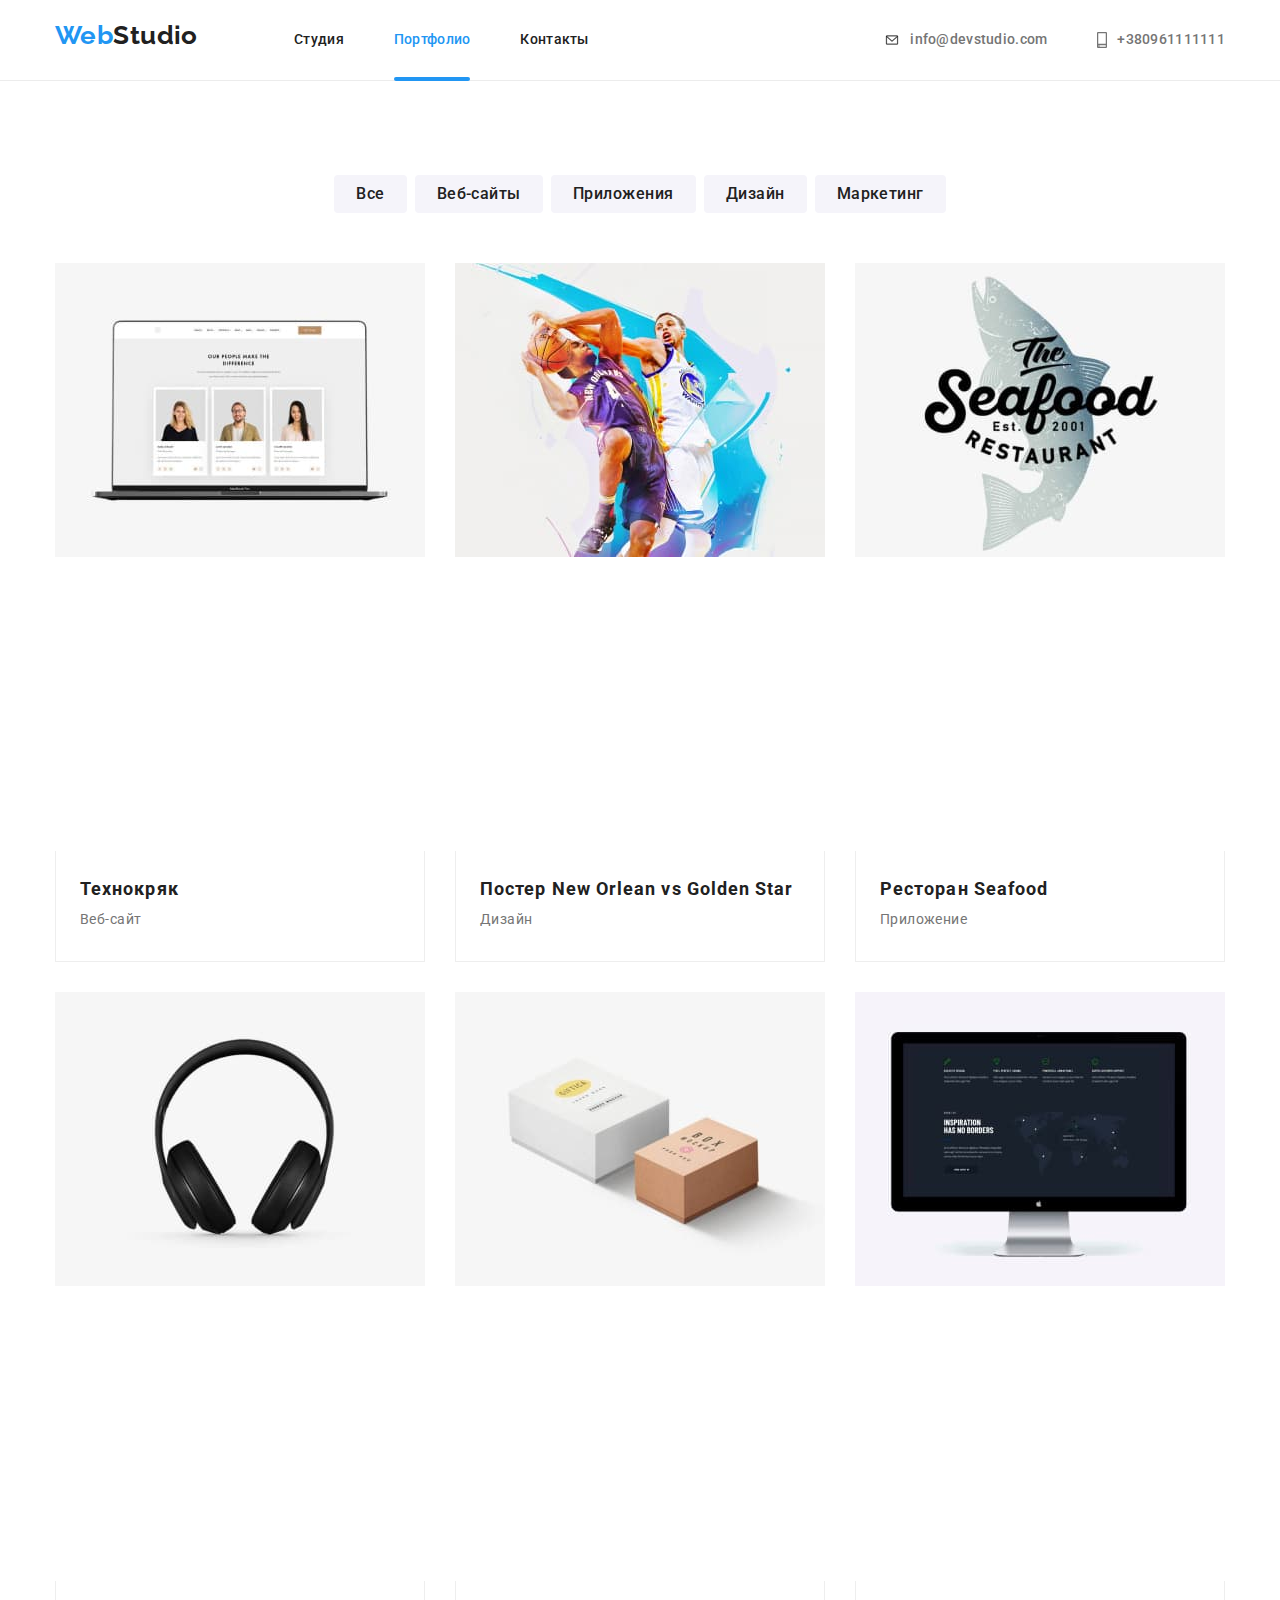
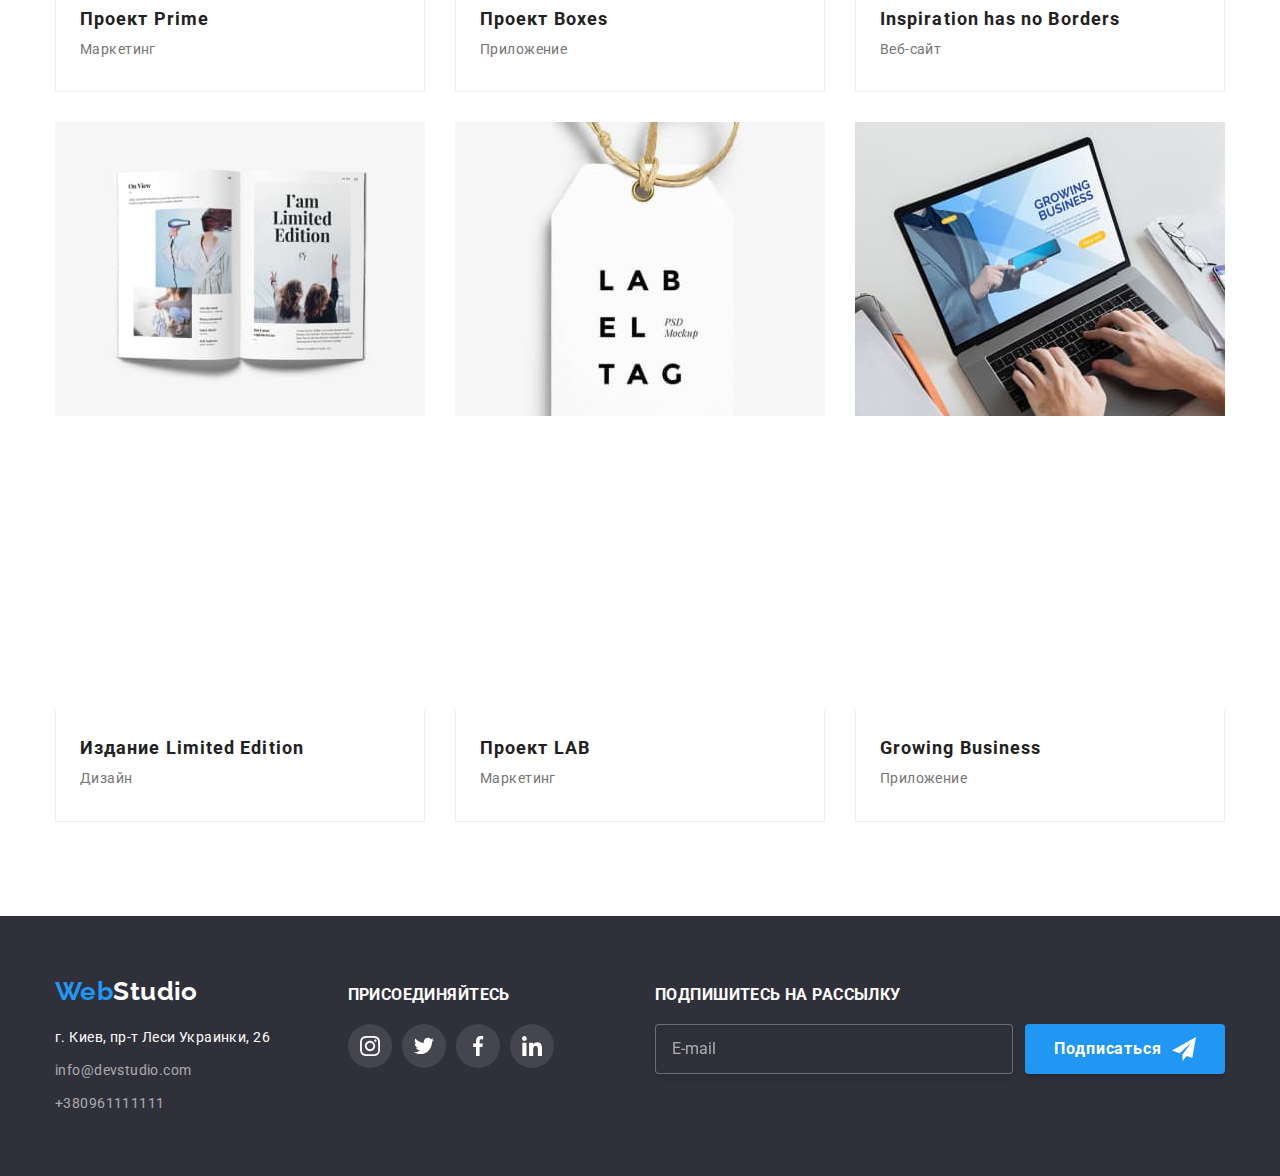
==== commit 42cb532c: "correct" ====
--- a/portfolio.html
+++ b/portfolio.html
@@ -63,161 +63,163 @@
               <li class="filter__item"><button type="button" class="filter__button">Маркетинг</button></li>
             </ul>
           </div>
-          <ul class="portfolio__list">
-            <li class="portfolio__item">
-              <a href="" class="portfolio__link">
-                <div class="portfolio__thumb">
-                  <img src="./images/img1.jpg" alt="Веб-сайт" width="370" height="294" />
-                  <div class="potfolio__overlay">
-                    <p class="portfolio__overlay--text">
-                      Технокряк это современная площадка распространения коронавируса. Компании используют эту платформу
-                      для цифрового шпионажа и атак на защищённые сервера конкурентов.
-                    </p>
-                  </div>
-                </div>
-                <div class="portfolio__content">
-                  <h2 class="portfolio__title">Технокряк</h2>
-                  <p class="portfolio__text--cl">Веб-сайт</p>
-                </div>
-              </a>
-            </li>
-            <li class="portfolio__item">
-              <a href="" class="portfolio__link">
-                <div class="portfolio__thumb">
-                  <img src="./images/img2.jpg" alt="Дизайн постера" width="370" height="294" />
-                  <div class="potfolio__overlay">
-                    <p class="portfolio__overlay--text">
-                      Технокряк это современная площадка распространения коронавируса. Компании используют эту платформу
-                      для цифрового шпионажа и атак на защищённые сервера конкурентов.
-                    </p>
-                  </div>
-                </div>
-                <div class="portfolio__content">
-                  <h2 class="portfolio__title">Постер New Orlean vs Golden Star</h2>
-                  <p class="portfolio__text--cl">Дизайн</p>
-                </div>
-              </a>
-            </li>
-            <li class="portfolio__item">
-              <a href="" class="portfolio__link">
-                <div class="portfolio__thumb">
-                  <img src="./images/img3.jpg" alt="Приложение для ресторана" width="370" height="294" />
-                  <div class="potfolio__overlay">
-                    <p class="portfolio__overlay--text">
-                      Технокряк это современная площадка распространения коронавируса. Компании используют эту платформу
-                      для цифрового шпионажа и атак на защищённые сервера конкурентов.
-                    </p>
-                  </div>
-                </div>
-                <div class="portfolio__content">
-                  <h2 class="portfolio__title">Ресторан Seafood</h2>
-                  <p class="portfolio__text--cl">Приложение</p>
-                </div>
-              </a>
-            </li>
-            <li class="portfolio__item">
-              <a href="" class="portfolio__link">
-                <div class="portfolio__thumb">
-                  <img src="./images/img4.jpg" alt="Разработка маркетингового проекта" width="370" height="294" />
-                  <div class="potfolio__overlay">
-                    <p class="portfolio__overlay--text">
-                      Технокряк это современная площадка распространения коронавируса. Компании используют эту платформу
-                      для цифрового шпионажа и атак на защищённые сервера конкурентов.
-                    </p>
-                  </div>
-                </div>
-                <div class="portfolio__content">
-                  <h2 class="portfolio__title">Проект Prime</h2>
-                  <p class="portfolio__text--cl">Маркетинг</p>
-                </div>
-              </a>
-            </li>
-            <li class="portfolio__item">
-              <a href="" class="portfolio__link">
-                <div class="portfolio__thumb">
-                  <img src="./images/img5.jpg" alt="Разработка приложения" width="370" height="294" />
-                  <div class="potfolio__overlay">
-                    <p class="portfolio__overlay--text">
-                      Технокряк это современная площадка распространения коронавируса. Компании используют эту платформу
-                      для цифрового шпионажа и атак на защищённые сервера конкурентов.
-                    </p>
-                  </div>
-                </div>
-                <div class="portfolio__content">
-                  <h2 class="portfolio__title">Проект Boxes</h2>
-                  <p class="portfolio__text--cl">Приложение</p>
-                </div>
-              </a>
-            </li>
-            <li class="portfolio__item">
-              <a href="" class="portfolio__link">
-                <div class="portfolio__thumb">
-                  <img src="./images/img6.jpg" alt="Разработка веб-сайта" width="370" height="294" />
-                  <div class="potfolio__overlay">
-                    <p class="portfolio__overlay--text">
-                      Технокряк это современная площадка распространения коронавируса. Компании используют эту платформу
-                      для цифрового шпионажа и атак на защищённые сервера конкурентов.
-                    </p>
-                  </div>
-                </div>
-                <div class="portfolio__content">
-                  <h2 class="portfolio__title">Inspiration has no Borders</h2>
-                  <p class="portfolio__text--cl">Веб-сайт</p>
-                </div>
-              </a>
-            </li>
-            <li class="portfolio__item">
-              <a href="" class="portfolio__link">
-                <div class="portfolio__thumb">
-                  <img src="./images/img7.jpg" alt="Дизайн издания" width="370" height="294" />
-                  <div class="potfolio__overlay">
-                    <p class="portfolio__overlay--text">
-                      Технокряк это современная площадка распространения коронавируса. Компании используют эту платформу
-                      для цифрового шпионажа и атак на защищённые сервера конкурентов.
-                    </p>
-                  </div>
-                </div>
-                <div class="portfolio__content">
-                  <h2 class="portfolio__title">Издание Limited Edition</h2>
-                  <p class="portfolio__text--cl">Дизайн</p>
-                </div>
-              </a>
-            </li>
-            <li class="portfolio__item">
-              <a href="" class="portfolio__link">
-                <div class="portfolio__thumb">
-                  <img src="./images/img8.jpg" alt="Разработка маркетингового проекта LAB" width="370" height="294" />
-                  <div class="potfolio__overlay">
-                    <p class="portfolio__overlay--text">
-                      Технокряк это современная площадка распространения коронавируса. Компании используют эту платформу
-                      для цифрового шпионажа и атак на защищённые сервера конкурентов.
-                    </p>
-                  </div>
-                </div>
-                <div class="portfolio__content">
-                  <h2 class="portfolio__title">Проект LAB</h2>
-                  <p class="portfolio__text--cl">Маркетинг</p>
-                </div>
-              </a>
-            </li>
-            <li class="portfolio__item">
-              <a href="" class="portfolio__link">
-                <div class="portfolio__thumb">
-                  <img src="./images/img9.jpg" alt="Разработка приложения" width="370" height="294" />
-                  <div class="potfolio__overlay">
-                    <p class="portfolio__overlay--text">
-                      Технокряк это современная площадка распространения коронавируса. Компании используют эту платформу
-                      для цифрового шпионажа и атак на защищённые сервера конкурентов.
-                    </p>
-                  </div>
-                </div>
-                <div class="portfolio__content">
-                  <h2 class="portfolio__title">Growing Business</h2>
-                  <p class="portfolio__text--cl">Приложение</p>
-                </div>
-              </a>
-            </li>
-          </ul>
+          <div class="portfolio">
+            <ul class="portfolio__list">
+              <li class="portfolio__item">
+                <a href="" class="portfolio__link">
+                  <div class="portfolio__thumb">
+                    <img src="./images/img1.jpg" alt="Веб-сайт" width="370" height="294" />
+                    <div class="potfolio__overlay">
+                      <p class="portfolio__overlay--text">
+                        Технокряк это современная площадка распространения коронавируса. Компании используют эту
+                        платформу для цифрового шпионажа и атак на защищённые сервера конкурентов.
+                      </p>
+                    </div>
+                  </div>
+                  <div class="portfolio__content">
+                    <h2 class="portfolio__title">Технокряк</h2>
+                    <p class="portfolio__text--cl">Веб-сайт</p>
+                  </div>
+                </a>
+              </li>
+              <li class="portfolio__item">
+                <a href="" class="portfolio__link">
+                  <div class="portfolio__thumb">
+                    <img src="./images/img2.jpg" alt="Дизайн постера" width="370" height="294" />
+                    <div class="potfolio__overlay">
+                      <p class="portfolio__overlay--text">
+                        Технокряк это современная площадка распространения коронавируса. Компании используют эту
+                        платформу для цифрового шпионажа и атак на защищённые сервера конкурентов.
+                      </p>
+                    </div>
+                  </div>
+                  <div class="portfolio__content">
+                    <h2 class="portfolio__title">Постер New Orlean vs Golden Star</h2>
+                    <p class="portfolio__text--cl">Дизайн</p>
+                  </div>
+                </a>
+              </li>
+              <li class="portfolio__item">
+                <a href="" class="portfolio__link">
+                  <div class="portfolio__thumb">
+                    <img src="./images/img3.jpg" alt="Приложение для ресторана" width="370" height="294" />
+                    <div class="potfolio__overlay">
+                      <p class="portfolio__overlay--text">
+                        Технокряк это современная площадка распространения коронавируса. Компании используют эту
+                        платформу для цифрового шпионажа и атак на защищённые сервера конкурентов.
+                      </p>
+                    </div>
+                  </div>
+                  <div class="portfolio__content">
+                    <h2 class="portfolio__title">Ресторан Seafood</h2>
+                    <p class="portfolio__text--cl">Приложение</p>
+                  </div>
+                </a>
+              </li>
+              <li class="portfolio__item">
+                <a href="" class="portfolio__link">
+                  <div class="portfolio__thumb">
+                    <img src="./images/img4.jpg" alt="Разработка маркетингового проекта" width="370" height="294" />
+                    <div class="potfolio__overlay">
+                      <p class="portfolio__overlay--text">
+                        Технокряк это современная площадка распространения коронавируса. Компании используют эту
+                        платформу для цифрового шпионажа и атак на защищённые сервера конкурентов.
+                      </p>
+                    </div>
+                  </div>
+                  <div class="portfolio__content">
+                    <h2 class="portfolio__title">Проект Prime</h2>
+                    <p class="portfolio__text--cl">Маркетинг</p>
+                  </div>
+                </a>
+              </li>
+              <li class="portfolio__item">
+                <a href="" class="portfolio__link">
+                  <div class="portfolio__thumb">
+                    <img src="./images/img5.jpg" alt="Разработка приложения" width="370" height="294" />
+                    <div class="potfolio__overlay">
+                      <p class="portfolio__overlay--text">
+                        Технокряк это современная площадка распространения коронавируса. Компании используют эту
+                        платформу для цифрового шпионажа и атак на защищённые сервера конкурентов.
+                      </p>
+                    </div>
+                  </div>
+                  <div class="portfolio__content">
+                    <h2 class="portfolio__title">Проект Boxes</h2>
+                    <p class="portfolio__text--cl">Приложение</p>
+                  </div>
+                </a>
+              </li>
+              <li class="portfolio__item">
+                <a href="" class="portfolio__link">
+                  <div class="portfolio__thumb">
+                    <img src="./images/img6.jpg" alt="Разработка веб-сайта" width="370" height="294" />
+                    <div class="potfolio__overlay">
+                      <p class="portfolio__overlay--text">
+                        Технокряк это современная площадка распространения коронавируса. Компании используют эту
+                        платформу для цифрового шпионажа и атак на защищённые сервера конкурентов.
+                      </p>
+                    </div>
+                  </div>
+                  <div class="portfolio__content">
+                    <h2 class="portfolio__title">Inspiration has no Borders</h2>
+                    <p class="portfolio__text--cl">Веб-сайт</p>
+                  </div>
+                </a>
+              </li>
+              <li class="portfolio__item">
+                <a href="" class="portfolio__link">
+                  <div class="portfolio__thumb">
+                    <img src="./images/img7.jpg" alt="Дизайн издания" width="370" height="294" />
+                    <div class="potfolio__overlay">
+                      <p class="portfolio__overlay--text">
+                        Технокряк это современная площадка распространения коронавируса. Компании используют эту
+                        платформу для цифрового шпионажа и атак на защищённые сервера конкурентов.
+                      </p>
+                    </div>
+                  </div>
+                  <div class="portfolio__content">
+                    <h2 class="portfolio__title">Издание Limited Edition</h2>
+                    <p class="portfolio__text--cl">Дизайн</p>
+                  </div>
+                </a>
+              </li>
+              <li class="portfolio__item">
+                <a href="" class="portfolio__link">
+                  <div class="portfolio__thumb">
+                    <img src="./images/img8.jpg" alt="Разработка маркетингового проекта LAB" width="370" height="294" />
+                    <div class="potfolio__overlay">
+                      <p class="portfolio__overlay--text">
+                        Технокряк это современная площадка распространения коронавируса. Компании используют эту
+                        платформу для цифрового шпионажа и атак на защищённые сервера конкурентов.
+                      </p>
+                    </div>
+                  </div>
+                  <div class="portfolio__content">
+                    <h2 class="portfolio__title">Проект LAB</h2>
+                    <p class="portfolio__text--cl">Маркетинг</p>
+                  </div>
+                </a>
+              </li>
+              <li class="portfolio__item">
+                <a href="" class="portfolio__link">
+                  <div class="portfolio__thumb">
+                    <img src="./images/img9.jpg" alt="Разработка приложения" width="370" height="294" />
+                    <div class="potfolio__overlay">
+                      <p class="portfolio__overlay--text">
+                        Технокряк это современная площадка распространения коронавируса. Компании используют эту
+                        платформу для цифрового шпионажа и атак на защищённые сервера конкурентов.
+                      </p>
+                    </div>
+                  </div>
+                  <div class="portfolio__content">
+                    <h2 class="portfolio__title">Growing Business</h2>
+                    <p class="portfolio__text--cl">Приложение</p>
+                  </div>
+                </a>
+              </li>
+            </ul>
+          </div>
         </div>
       </section>
     </main>
@@ -243,7 +245,7 @@
           </address>
         </div>
         <div class="join">
-          <h3 class="join__title--pro">Присоединяйтесь</h3>
+          <h3 class="join__title">Присоединяйтесь</h3>
           <ul class="social-icons">
             <li class="social-icons__item">
               <a
@@ -296,7 +298,7 @@
           </ul>
         </div>
         <div class="subscribe">
-          <h3 class="subscribe__title--pro">Подпишитесь на рассылку</h3>
+          <h3 class="subscribe__title">Подпишитесь на рассылку</h3>
           <form class="footer-form">
             <label for="footer-email" class="footer-form__label"></label>
             <input type="email" name="email" placeholder="E-mail" class="footer-form__input" id="footer-email" />
--- a/css/main.css
+++ b/css/main.css
@@ -1,4 +1,3 @@
-@charset "UTF-8";
 :root {
   --primary-text-color: #212121;
   --hero-text-color: #ffffff;
@@ -71,10 +70,6 @@
   margin: 0;
 }
 
-.nav {
-  margin-right: auto;
-}
-
 .visually-hidden {
   position: absolute;
   width: 1px;
@@ -137,6 +132,10 @@
   color: var(--hero-text-color);
 }
 
+.nav {
+  margin-right: auto;
+}
+
 .nav__list {
   display: inline-flex;
 }
@@ -157,8 +156,7 @@
   margin-right: 50px;
 }
 
-.nav__link:hover,
-.nav__link:focus {
+.nav__link:hover, .nav__link:focus {
   color: var(--accent-color);
 }
 
@@ -182,13 +180,16 @@
   opacity: 0;
 }
 
+.nav__link:hover::after, .nav__link:focus::after {
+  opacity: 1;
+}
+
 .nav__link--current::after {
   opacity: 1;
 }
 
-.nav__link:hover::after,
-.nav__link:focus::after {
-  opacity: 1;
+.contacts {
+  display: block;
 }
 
 .contacts__list {
@@ -220,8 +221,7 @@
   stroke: currentColor;
 }
 
-.contacts__link:hover,
-.contacts__link:focus {
+.contacts__link:hover, .contacts__link:focus {
   color: var(--accent-color);
 }
 
@@ -259,7 +259,6 @@
   text-transform: uppercase;
 }
 
-/*Button*/
 .hero__button {
   margin-right: auto;
   margin-left: auto;
@@ -294,14 +293,12 @@
   letter-spacing: 0.03em;
 }
 
-.features__text--cl, .team__position, .portfolio__text--cl {
+.features__text--cl, .portfolio__text--cl {
   color: var(--secondary-text-color);
 }
 
-.join__title--pro, .subscribe__title--pro {
-  color: var(--hero-text-color);
-  margin-bottom: 20px;
-  text-transform: uppercase;
+.features {
+  display: block;
 }
 
 .features__list {
@@ -340,11 +337,6 @@
   border-radius: 4px;
 }
 
-.feature-icon {
-  width: 70px;
-  height: 70px;
-}
-
 .features__item {
   margin-top: 0;
   line-height: 1.71;
@@ -359,6 +351,28 @@
   flex-wrap: wrap;
   margin-top: -30px;
   margin-left: -30px;
+}
+
+.work__img {
+  position: relative;
+}
+
+.work__label {
+  display: flex;
+  align-items: center;
+  justify-content: center;
+  position: absolute;
+  background-color: rgba(47, 48, 58, 0.8);
+  color: var(--hero-text-color);
+  width: 100%;
+  bottom: 0px;
+  height: 70px;
+}
+
+.work__text {
+  color: var(--hero-text-color);
+  margin-bottom: 0;
+  font-weight: 700;
 }
 
 .work__list > .work__item {
@@ -366,28 +380,6 @@
   text-align: center;
   margin-top: 30px;
   margin-left: 30px;
-}
-
-.work__img {
-  position: relative;
-}
-
-.work__label {
-  display: flex;
-  align-items: center;
-  justify-content: center;
-  position: absolute;
-  background-color: rgba(47, 48, 58, 0.8);
-  color: var(--hero-text-color);
-  width: 100%;
-  bottom: 0px;
-  height: 70px;
-}
-
-.work__text {
-  color: var(--hero-text-color);
-  margin-bottom: 0;
-  font-weight: 700;
 }
 
 .team {
@@ -432,6 +424,7 @@
   margin-bottom: 0;
   font-size: 16px;
   line-height: 1.19;
+  color: var(--secondary-text-color);
 }
 
 .social-icons {
@@ -485,7 +478,10 @@
   margin-top: 0px;
 }
 
-/* Постоянные клиенты */
+.clients {
+  display: block;
+}
+
 .clients__list {
   display: inline-flex;
 }
@@ -509,8 +505,7 @@
   transition-timing-function: var(--timing-function);
 }
 
-.clients__link:hover,
-.clients__link:focus {
+.clients__link:hover, .clients__link:focus {
   border: 1px solid var(--accent-color);
   color: var(--accent-color);
 }
@@ -570,7 +565,7 @@
   align-content: center;
 }
 
-.subscribe__title {
+.join__title {
   color: var(--hero-text-color);
   margin-bottom: 20px;
   text-transform: uppercase;
@@ -578,6 +573,18 @@
 
 .subscribe {
   margin-left: auto;
+}
+
+.subscribe__title {
+  color: var(--hero-text-color);
+  margin-bottom: 20px;
+  text-transform: uppercase;
+}
+
+.subscribe__title {
+  color: var(--hero-text-color);
+  margin-bottom: 20px;
+  text-transform: uppercase;
 }
 
 .footer-form {
@@ -661,8 +668,7 @@
   transition: background-color var(--duration) var(--timing-function), color var(--duration) var(--timing-function), box-shadow var(--duration) var(--timing-function);
 }
 
-.filter__button:hover,
-.filter__button:focus {
+.filter__button:hover, .filter__button:focus {
   color: var(--hero-text-color);
   background-color: var(--accent-color);
   box-shadow: 0px 3px 1px rgba(0, 0, 0, 0.1), 0px 1px 2px rgba(0, 0, 0, 0.08), 0px 2px 2px rgba(0, 0, 0, 0.12);
@@ -682,6 +688,10 @@
   margin-right: 8px;
 }
 
+.portfolio {
+  display: block;
+}
+
 .portfolio__item {
   flex-basis: calc((100% - 3 * 30px) / 3);
   margin-left: 30px;
@@ -694,8 +704,7 @@
   text-decoration: none;
 }
 
-.portfolio__link:hover,
-.portfolio__link:focus {
+.portfolio__link:hover, .portfolio__link:focus {
   border: 1px solid var(--portfolio-border);
   box-shadow: 0px 1px 1px rgba(0, 0, 0, 0.12), 0px 4px 4px rgba(0, 0, 0, 0.06), 1px 4px 6px rgba(0, 0, 0, 0.16);
 }
@@ -728,21 +737,7 @@
   letter-spacing: 0.06em;
 }
 
-/*Overlay*/
-.portfolio__thumb {
-  position: relative;
-  width: 100%;
-  height: 100%;
-  margin-left: auto;
-  margin-right: auto;
-  overflow: hidden;
-}
-
-.portfolio__thumb:hover .potfolio__overlay {
-  transform: translatey(0);
-}
-
-.potfolio__overlay {
+.portfolio__overlay {
   position: absolute;
   top: 0;
   bottom: 0;
@@ -751,6 +746,19 @@
   background-color: var(--overlay-bg-color);
   transform: translatey(100%);
   transition: transform var(--duration) var(--timing-function);
+}
+
+.portfolio__thumb {
+  position: relative;
+  width: 100%;
+  height: 100%;
+  margin-left: auto;
+  margin-right: auto;
+  overflow: hidden;
+}
+
+.portfolio__thumb:hover .potfolio__overlay {
+  transform: translatey(0);
 }
 
 .portfolio__overlay--text {
@@ -816,8 +824,7 @@
   cursor: pointer;
 }
 
-.modal__button:hover,
-.modal__button:focus {
+.modal__button:hover, .modal__button:focus {
   fill: var(--accent-color);
 }
 
